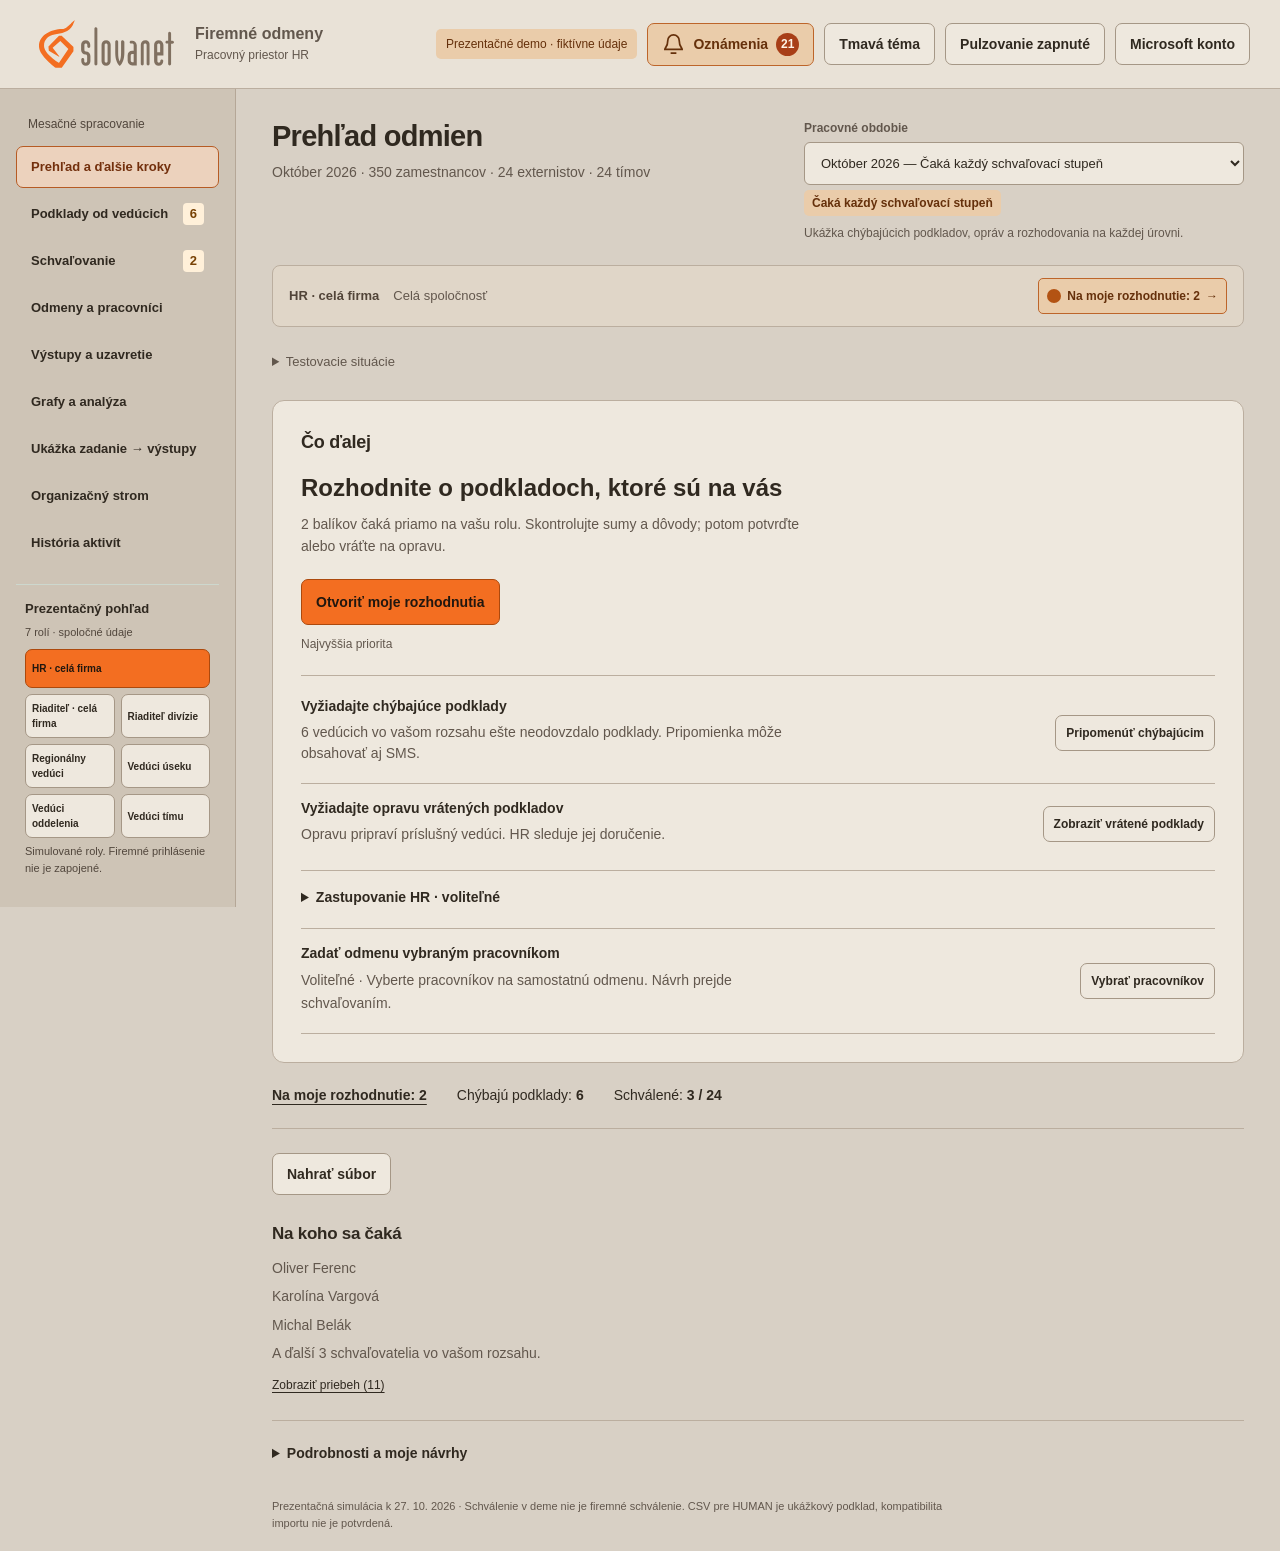
==== work/hr-dashboard-navrh.html @ a76a229a "Compact manual reward rows and use wide-screen approval layout" ====
<!doctype html>
<html lang="sk"><head><meta charset="utf-8"><meta name="viewport" content="width=device-width,initial-scale=1"><title>Odmeny · Riadenie mesačných podkladov</title><link rel="icon" href="data:,"><link rel="stylesheet" href="dashboard.css"><link rel="stylesheet" href="dashboard-team.css"><link rel="stylesheet" href="dashboard-map.css"><link rel="stylesheet" href="dashboard-enterprise.css"><link rel="stylesheet" href="dashboard-review.css"><link rel="stylesheet" href="dashboard-theme.css"><link rel="stylesheet" href="dashboard-atlas.css?v=slovanet-revizia-ready-2710"><link rel="stylesheet" href="dashboard-slovanet.css?v=transparent-logo-2710"><script src="dashboard-team.js?v=hr-one-manual-dialog-2710" defer></script><script src="dashboard-map.js?v=compact-layout-2710" defer></script><script src="enterprise-completed.js" defer></script><script src="dashboard-names.js" defer></script><script src="dashboard-enterprise.js?v=slovanet-revizia-ready-2710" defer></script><script src="dashboard-review.js?v=compact-layout-2710" defer></script><script src="dashboard-analytics.js?v=slovanet-revizia-ready-2710" defer></script><script src="dashboard-atlas.js?v=slovanet-revizia-ready-2710" defer></script><script src="dashboard-staff.js" defer></script><script src="dashboard-personal.js?v=hr-one-manual-dialog-2710" defer></script><script src="dashboard-reward-parameters.js?v=hr-one-manual-dialog-2710" defer></script><script src="dashboard-small-teams.js?v=slovanet-revizia-ready-2710" defer></script><script src="dashboard-people.js?v=draft-visible-2710" defer></script><script src="dashboard-withdraw.js?v=slovanet-revizia-ready-2710" defer></script><script src="dashboard.js?v=hr-one-manual-dialog-2710" defer></script><link rel="stylesheet" href="dashboard-focus.css?v=hr-one-manual-dialog-2710"><link rel="stylesheet" href="dashboard-compact.css?v=compact-layout-2710"></head>
<body><a class="skip" href="#main">Preskočiť na obsah</a><header class="top"><a class="brand" href="hr-dashboard-navrh.html"><span class="brand-logo"><img src="assets/slovanet-logo.svg" alt="Slovanet" width="135" height="48"></span><span class="brand-product">Firemné odmeny<small>Pracovný priestor HR</small></span></a><div class="toptools"><span class="demo-label">Prezentačné demo · fiktívne údaje</span><span id="notification-host"></span><button id="theme-toggle" aria-pressed="false">Tmavá téma</button><button id="motion" aria-pressed="true">Pulzovanie zapnuté</button><button data-action="microsoft-info">Microsoft konto</button></div></header>
<div class="shell"><aside id="sidebar" class="sidebar"><div><p class="nav-title">Mesačné spracovanie</p><nav aria-label="Hlavná navigácia"><button data-view="overview" class="selected">Prehľad a ďalšie kroky</button><button data-view="submissions">Podklady od vedúcich <span id="nav-missing"></span></button><button data-view="approvals">Schvaľovanie <span id="nav-pending"></span></button><button data-view="rewards">Odmeny a pracovníci</button><button data-view="exports">Výstupy a uzavretie</button><button data-view="charts">Grafy a analýza</button><button data-view="simulation">Ukážka zadanie → výstupy</button><button data-view="hierarchy">Organizačný strom</button><button data-view="history">História aktivít</button></nav></div><div class="sidebar-bottom"><div id="role-switch"></div><div class="side-note"><strong>Jeden mesiac. Dva výstupy.</strong><p>Úplné podklady → schválenie → uzavretie → HUMAN a externisti.</p><small>Údaje zostávajú v tomto prehliadači. E-maily sa neposielajú.</small><button id="reset">Obnoviť prezentačné údaje</button></div></div></aside>
<main id="main"><section class="pagehead"><div><h1 id="page-title">Prehľad odmien</h1><p id="page-subtitle"></p></div><div class="period-picker"><label for="period">Pracovné obdobie</label><select id="period" aria-describedby="period-description"></select><span id="period-state"></span><p id="period-description" class="period-description" aria-live="polite"></p></div></section><div id="active-role" class="active-role"></div><section class="presentation"><details class="scenario-options"><summary>Testovacie situácie</summary><label for="scenario">Prezentovať situáciu</label><select id="scenario"><option value="2026-10">Október · chýbajú podklady, čaká každý stupeň</option><option value="2026-09">September · všetko schválené, pripraviť výstupy</option><option value="2026-08">August · uzavretý mesiac a archív</option><option value="2026-11">November · nový mesiac, zber podkladov</option><option value="2026-12">December · živá ukážka od zadania po výstupy</option></select></details><div class="entry-shortcuts"><button id="individual-main" data-action="personal-choose">Samostatná odmena</button><button id="manual-main" class="primary">Zadať sumy ručne</button><button id="upload-main">Nahrať podklady</button></div></section><div id="content"></div><footer>Prezentačná simulácia k 27. 10. 2026 · Schválenie v deme nie je firemné schválenie. CSV pre HUMAN je ukážkový podklad, kompatibilita importu nie je potvrdená.</footer></main></div><dialog id="dialog"><div class="dialog-head"><h2 id="dialog-title"></h2><button id="dialog-close" aria-label="Zavrieť dialóg">Zavrieť</button></div><div id="dialog-content"></div></dialog><div id="toast" role="status" aria-live="polite"></div></body></html>
---- work/dashboard.css ----
:root{font-family:'Segoe UI',sans-serif;color:#23312d;background:#f3f5f2;--green:#175946;--muted:#596760;--edge:#dce3dc}*{box-sizing:border-box}body{margin:0;font-size:14px;line-height:1.5}button,input,select,textarea{font:inherit}button{min-height:42px;padding:9px 14px;border:1px solid #c8d2c9;border-radius:7px;background:#fff;color:#23312d;font-weight:600;cursor:pointer}button:hover{background:#edf3ee}button:disabled{opacity:.5;cursor:not-allowed}button.primary{background:var(--green);border-color:var(--green);color:white}button.primary:hover{background:#104635}button.danger{color:#a32a24}button.small{padding:6px 10px;min-height:36px;font-size:12px}a{color:var(--green)}:focus-visible{outline:3px solid #e89b39;outline-offset:3px}::selection{background:#cde8d8}input,textarea{caret-color:var(--green)}h1,h2,h3,p{margin:0}h1{font-size:29px;line-height:1.2;letter-spacing:-.025em;font-weight:650}h2{font-size:19px;letter-spacing:-.015em}h3{font-size:15px}small{font-size:12px}p{color:var(--muted)}.skip{position:absolute;top:-80px;background:white;padding:12px;z-index:20}.skip:focus{top:0}.top{min-height:82px;background:white;border-bottom:1px solid var(--edge);display:flex;align-items:center;justify-content:space-between;padding:16px 30px;gap:16px}.brand{display:flex;align-items:center;gap:12px;text-decoration:none;font-size:17px;font-weight:650;color:#243d32}.brandmark{font-size:29px;background:#175946;color:#fff;width:44px;height:44px;border-radius:10px;text-align:center}.brand small{display:block;color:var(--muted);font-weight:400;font-size:12px}.toptools{display:flex;align-items:center;gap:10px}.demo-label{font-size:12px;color:#79511d;background:#fff4de;padding:6px 10px;border-radius:5px}.shell{display:grid;grid-template-columns:236px minmax(0,1fr);min-height:calc(100vh - 82px)}.sidebar{background:#edf1eb;border-right:1px solid var(--edge);padding:26px 16px;display:flex;flex-direction:column;justify-content:space-between;gap:50px}.nav-title{font-size:12px;margin:0 12px 13px}nav{display:grid;gap:5px}nav button{text-align:left;border-color:transparent;background:transparent;font-size:13px;display:flex;justify-content:space-between;align-items:center}nav button.selected{background:#fff;border-color:var(--edge);color:var(--green)}nav span:not(:empty){padding:1px 7px;background:#fff0d9;color:#784205;border-radius:4px}.side-note{padding:12px;font-size:13px}.side-note p{margin:9px 0 16px}.side-note small{display:block}.side-note button{margin-top:16px;font-size:12px;background:transparent}main{padding:30px 36px 20px;max-width:1600px;width:100%;min-width:0}.pagehead{display:flex;justify-content:space-between;gap:20px;align-items:center;margin-bottom:23px}.pagehead p{margin-top:8px}.period-picker{display:flex;flex-direction:column;gap:5px;min-width:196px}label{font-size:12px;font-weight:600;color:#4c5d53}select,input,textarea{padding:10px 12px;border:1px solid #bac8bd;border-radius:6px;background:white;color:#23312d;max-width:100%;min-height:43px}.presentation{display:flex;align-items:center;gap:12px;margin-bottom:25px}.presentation select{flex:1;min-width:0}.badge{display:inline-flex;align-items:center;gap:6px;padding:4px 8px;border-radius:5px;font-size:12px;font-weight:600;white-space:nowrap;background:#edf1ee;color:#43564a}.badge.good{background:#e1f0e7;color:#1a5d3d}.badge.warn{background:#fff0d2;color:#794406}.badge.bad{background:#fce4e1;color:#962d27}.beacon{width:9px;height:9px;border-radius:50%;background:#df7520;display:inline-block;flex-shrink:0;animation:beacon 2s ease-in-out infinite}.beacon.red{background:#c73f34}@keyframes beacon{0%,100%{opacity:1;box-shadow:0 0 0 3px #df75202b}50%{opacity:.5;box-shadow:0 0 0 7px #df752008}}body.still .beacon{animation:none}@media(prefers-reduced-motion:reduce){.beacon{animation:none}*{scroll-behavior:auto!important}}.action-banner{display:flex;justify-content:space-between;gap:22px;align-items:center;background:#fff5e3;border:1px solid #e9c482;border-radius:10px;padding:22px 24px;margin-bottom:22px}.action-banner.success{background:#e8f3ec;border-color:#b8d7c2}.action-banner h2{display:flex;gap:12px;align-items:center;font-size:20px}.action-banner p{margin-top:7px;color:#72532d;max-width:78ch}.action-banner.success p{color:#2e6042}.numbers{display:grid;grid-template-columns:repeat(4,1fr);background:white;border:1px solid var(--edge);border-radius:10px;margin-bottom:24px}.stat{padding:20px 24px;border-right:1px solid var(--edge)}.stat:last-child{border:0}.stat span{color:var(--muted);font-size:12px}.stat strong{display:block;font-size:26px;font-weight:600;margin:3px 0;font-variant-numeric:tabular-nums;letter-spacing:-.02em}.stat small{color:var(--muted)}.columns{display:grid;grid-template-columns:1.4fr 1fr;gap:22px;margin-bottom:24px}.panel{background:white;border:1px solid var(--edge);border-radius:10px;padding:22px;min-width:0;margin-bottom:22px}.columns .panel{margin-bottom:0}.sectionhead{display:flex;justify-content:space-between;align-items:center;gap:12px;margin-bottom:17px}.sectionhead p{font-size:12px;margin-top:4px}.steps{list-style:none;padding:0;margin:0}.step{display:grid;grid-template-columns:34px 1fr auto;align-items:center;gap:12px;padding:14px 0;border-bottom:1px solid #e8ece6}.step:last-child{border:0}.step-number{width:29px;height:29px;display:grid;place-items:center;background:#f0f3ed;border-radius:50%;font-weight:600;color:#5a6c5e}.step.current .step-number{background:#fff0d2;color:#794406}.step.done .step-number{background:#dff0e6;color:#1b6540}.step p{font-size:12px;margin-top:3px}.level{display:grid;grid-template-columns:1fr 36px;gap:8px;padding:12px 0;border-bottom:1px solid #e8ece6}.level:last-child{border:0}.level strong{font-size:13px}.level p{font-size:12px}.level-count{font-size:22px;text-align:right;color:#8b4e0a}.table-wrap{overflow:auto}table{width:100%;border-collapse:collapse;white-space:nowrap;font-size:13px}th{text-align:left;color:#617065;font-size:11px;font-weight:600;letter-spacing:.025em;background:#f7f8f5}td,th{padding:12px 13px;border-bottom:1px solid #e5ebe4}td small{display:block;color:var(--muted);margin-top:3px}.money{text-align:right;font-variant-numeric:tabular-nums}tbody tr:last-child td{border-bottom:0}.table-panel{padding:0;overflow:hidden}.table-panel>.sectionhead,.table-panel>.table-tools{padding:20px 22px 0}.table-panel>.sectionhead{margin-bottom:12px}.table-tools{display:flex;gap:10px;align-items:center;flex-wrap:wrap;padding-bottom:15px!important}.table-tools input{min-width:230px}.row-alert{background:#fffbf2}.empty{text-align:center;padding:40px;color:#526657}.bar{display:flex;height:6px;border-radius:4px;overflow:hidden;background:#e9eee7;margin-top:9px}.bar i{background:#33775d}.summaryline{display:flex;justify-content:space-between;gap:16px;font-size:13px;margin:16px 0 4px}.approval-flow{display:flex;align-items:center;gap:6px;margin:15px 0;flex-wrap:wrap}.approval-flow span{padding:6px 10px;font-size:12px;border-radius:5px;background:#f1f3ee}.approval-flow .done{background:#e4f1e9;color:#285b3e}.approval-flow .active{background:#fff0d2;color:#794406;border:1px solid #e8c178}.approval-flow .arrow{padding:0;background:transparent;color:#7a877f}.detail-row{display:flex;justify-content:space-between;gap:12px;margin:12px 0}.muted{color:var(--muted)}.buttonrow{display:flex;gap:10px;align-items:center;flex-wrap:wrap;margin-top:16px}.notice{padding:14px 16px;background:#f2f5ef;border-radius:7px;margin:15px 0;color:#475c4d;font-size:13px}.notice.error{background:#fce9e6;color:#932d25}.notice.good{background:#e5f3e9;color:#275d3b}.export-grid{display:grid;grid-template-columns:1fr 1fr;gap:22px}.export-box{background:white;padding:25px;border:1px solid var(--edge);border-radius:10px}.export-box strong.total{display:block;font-size:29px;margin:18px 0 0;font-variant-numeric:tabular-nums}.export-box h2{font-size:20px}.checklist{padding-left:20px;color:#49604f;line-height:2}.checklist .fail{color:#a13b2e}footer{font-size:11px;color:#56655a;margin-top:28px;max-width:110ch}dialog{border:0;border-radius:12px;padding:26px;width:min(820px,94vw);max-height:90vh;box-shadow:0 20px 70px #14291d38;color:#23312d}dialog::backdrop{background:#182c2566}.dialog-head{display:flex;justify-content:space-between;gap:12px;align-items:center;margin-bottom:20px}.dialog-head h2{font-size:21px}.formgrid{display:grid;grid-template-columns:1fr 1fr;gap:15px;margin:15px 0}.formgrid label{display:flex;flex-direction:column;gap:5px}.full{grid-column:1/-1}.dropzone{border:2px dashed #a9bdb0;padding:22px;border-radius:9px;background:#f7faf6}.dropzone input{width:100%;margin-top:12px;background:white}.dropzone small{display:block;margin-top:8px}.history-item{padding:14px 0;border-bottom:1px solid var(--edge);font-size:13px}.history-item small{display:block;color:var(--muted)}#toast{position:fixed;bottom:24px;right:24px;max-width:440px;background:#163f30;color:white;border-radius:9px;padding:0;z-index:100;box-shadow:0 8px 28px #102d2420}#toast:not(:empty){padding:15px 20px}#toast.error{background:#9d3027}.help-list li{margin:12px 0}body.still #motion{background:#edf2ed}@media(max-width:1150px){.shell{grid-template-columns:198px minmax(0,1fr)}main{padding:25px 22px}.top{padding:16px 20px}.demo-label{display:none}.columns{grid-template-columns:1fr}.stat{padding:16px}.stat strong{font-size:23px}.presentation{flex-wrap:wrap}.presentation label{width:100%}}@media(max-width:760px){.top{padding:14px 16px;flex-wrap:wrap}.toptools{flex-wrap:wrap;width:100%}.toptools button{font-size:12px;flex:1}.shell{display:block}.sidebar{padding:10px 12px;display:block;border-right:0;border-bottom:1px solid var(--edge)}.nav-title,.side-note{display:none}nav{display:flex;overflow:auto;gap:5px}nav button{white-space:nowrap;min-height:44px}.pagehead{align-items:flex-start;flex-direction:column}.period-picker{width:100%}h1{font-size:25px}main{padding:22px 15px}.numbers{grid-template-columns:1fr 1fr}.stat:nth-child(2){border-right:0}.stat:nth-child(-n+2){border-bottom:1px solid var(--edge)}.action-banner{align-items:flex-start;flex-direction:column;padding:19px}.action-banner h2{font-size:18px}.step{grid-template-columns:29px 1fr}.step button{grid-column:2;justify-self:start}.export-grid,.formgrid{grid-template-columns:1fr}.full{grid-column:auto}.presentation select{width:100%;flex:auto}.presentation button{width:100%}.panel{padding:18px}.sectionhead{align-items:flex-start;flex-wrap:wrap}.table-tools input{min-width:0;width:100%}#toast{left:15px;right:15px;bottom:15px}.table-panel{padding:0}}

.action-banner:not(.success){animation:attention 2s ease-in-out infinite}.beacon{width:11px;height:11px}.beacon.red{box-shadow:0 0 0 4px #c73f3425}@keyframes attention{0%,100%{border-color:#d69638;box-shadow:0 3px 15px #cc8c2310}50%{border-color:#f1ad35;box-shadow:0 3px 18px #cc8c2333}}body.still .action-banner{animation:none}@media(prefers-reduced-motion:reduce){.action-banner:not(.success){animation:none}}
---- work/dashboard-team.css ----
.sidebar{position:sticky;top:0;height:calc(100vh - 82px);overflow:auto;gap:20px}.sidebar-bottom{margin-top:auto}#role-switch{padding:14px 9px;border-top:1px solid #cdd8ce}#role-switch h3{font-size:13px}#role-switch p,#role-switch small{font-size:11px;color:#526358;display:block;margin:5px 0 9px}#role-switch label{display:block;margin-top:10px}#role-switch select{width:100%;font-size:12px;padding:8px}.role-buttons{display:grid;gap:6px}.role-buttons button{display:flex;align-items:center;justify-content:space-between;text-align:left;font-size:12px;padding:8px 10px}.role-buttons button.active{color:#fff;background:#175946;border-color:#175946}.side-note{font-size:12px}.side-note strong,.side-note>p{display:none}.active-role{display:flex;align-items:center;gap:14px;padding:12px 16px;background:#e8f0e9;border:1px solid #cbdccf;border-radius:8px;margin-bottom:17px;font-size:13px}.active-role>span:nth-child(2){color:#4c6253}.active-role>.badge{margin-left:auto}.scope-batch{display:flex;justify-content:space-between;align-items:center;gap:16px;border-bottom:1px solid #e1e8df;padding:18px 0;flex-wrap:wrap}.scope-batch:last-child{border:0}.scope-batch p{font-size:12px;margin-top:4px}.scope-batch .buttonrow{margin:0}.chart-grid{display:grid;grid-template-columns:1fr 1fr;gap:22px}.chart-grid .panel{margin:0}.chart-grid h2+p{font-size:12px;margin:5px 0 18px}.legend{display:flex;gap:16px;align-items:center;flex-wrap:wrap;font-size:12px;margin:14px 0;color:#526358}.legend>span{display:inline-flex;align-items:center;gap:6px}.key{display:inline-block;width:12px;height:12px;border-radius:2px}.approved{background:#33775d}.pending{background:#d89935}.external{background:#5279aa}.problem{background:#bd5b50}.chart-row{margin:17px 0}.chart-label{display:flex;justify-content:space-between;align-items:center;gap:15px;font-size:12px;margin-bottom:7px}.chart-label strong{font-variant-numeric:tabular-nums;white-space:nowrap}.stack{display:flex;overflow:hidden;border-radius:3px;background:#ecf0e9;height:13px;width:100%}.stack i{display:block;height:100%;min-width:0}.chart-row small{display:block;color:#596b5e;margin-top:5px;font-size:11px}.composition{padding:20px 0;border-bottom:1px solid #e2e9df}.composition>strong{font-size:13px}.composition>span{display:block;font-size:25px;margin:8px 0;font-variant-numeric:tabular-nums}.composition small{display:block;margin-top:8px;color:#526358}.chart-grid details{margin-top:20px;font-size:12px}.chart-grid summary{cursor:pointer;color:#175946}.org-tree,.org-tree ul{list-style:none;padding:0;margin:0}.org-tree ul{padding-left:25px;margin-left:18px;border-left:1px solid #c7d6c9}.org-tree li{margin:12px 0;position:relative}.org-node{border:1px solid #dce5da;background:#fff;border-radius:8px;padding:13px 16px}.org-node>summary{cursor:pointer;display:flex;align-items:center;gap:12px;flex-wrap:wrap}.org-node>summary:before{content:'+';font-weight:600;display:inline-block;color:#52725c}.org-node[open]>summary:before{content:'−'}.org-label{flex:1;min-width:150px}.org-label strong{display:block;font-size:13px}.org-label small{display:block;color:#5d6c60;font-size:11px}.org-actions{display:flex;gap:8px;flex-wrap:wrap;margin-top:10px}.org-tree .org-node>div:first-child{display:flex;align-items:center;gap:12px;flex-wrap:wrap}.org-tree .badge{white-space:normal}.org-tree details .org-actions:empty{display:none}.org-tree>li>.org-node{background:#f8faf5}.org-tree .org-node .org-node{background:#fff}.org-tree details:not([open])>.org-actions{display:none}.org-tree summary::marker{content:''}[hidden]{display:none!important}@media(max-width:1150px){.chart-grid{grid-template-columns:1fr}.toptools{flex-wrap:wrap}}@media(max-width:760px){.sidebar{position:static;height:auto;overflow:visible}.sidebar-bottom{margin:10px 0 0}#role-switch{padding:9px 3px;border-top:1px solid #d2ded1}.role-buttons{grid-template-columns:1fr 1fr}.role-buttons button{min-height:44px}#role-switch>p,#role-switch>small{display:none}.active-role{flex-wrap:wrap;gap:6px 12px}.active-role>.badge{margin-left:0}.org-tree ul{padding-left:8px;margin-left:5px}.org-node{padding:12px 9px}.org-label{min-width:0;overflow-wrap:anywhere}.org-node>summary{align-items:flex-start}.org-node .badge{font-size:10px}.scope-batch{align-items:flex-start}.chart-grid{gap:16px}.chart-label{flex-wrap:wrap;gap:4px}.side-note{display:none}}
---- work/dashboard-map.css ----
.map-panel{background:#fff;border:1px solid #d4dfd4;border-radius:12px;overflow:hidden}.map-heading{padding:20px 22px;display:flex;justify-content:space-between;gap:14px;align-items:center}.map-heading p{font-size:12px;margin-top:4px}.map-toolbar{display:flex;align-items:end;gap:10px;flex-wrap:wrap;padding:13px 18px;background:#f6f8f3;border-top:1px solid #e0e7dc;border-bottom:1px solid #d6e1d2}.map-toolbar>label:first-child{display:grid;gap:3px;min-width:170px;max-width:270px}.map-toolbar select{font-size:12px;max-width:270px}.check-control{display:flex;align-items:center;gap:7px;min-height:42px}.check-control input{min-height:18px;width:18px;height:18px;accent-color:#175946}.map-zoom{display:flex;align-items:center;gap:6px;margin-left:auto}.map-zoom button{font-size:12px}.map-zoom output{min-width:50px;text-align:center;font-variant-numeric:tabular-nums;font-size:12px}.map-workspace{display:grid;grid-template-columns:minmax(0,1fr) 245px;min-height:650px}#map-viewport{position:relative;overflow:hidden;min-width:0;height:650px;background-color:#f3f6f1;background-image:radial-gradient(#bccbbc 1px,transparent 1px);background-size:20px 20px;touch-action:none;cursor:grab;isolation:isolate}#map-viewport.dragging{cursor:grabbing;user-select:none}#map-world{position:absolute;left:0;top:0;transform-origin:0 0;will-change:transform}.map-links{position:absolute;inset:0;overflow:visible;pointer-events:none}.map-edge{fill:none;stroke-width:2;stroke-linejoin:round}.map-edge.own{stroke-width:3}.map-edge.selected{stroke-width:4}.map-node{position:absolute;width:240px;height:128px;text-align:left;display:flex;flex-direction:column;padding:12px 14px;border:1px solid #b9c7b9;border-radius:10px;border-top:4px solid var(--branch);background:white;box-shadow:0 4px 10px #23392d0b;cursor:pointer;white-space:normal;transition:border-color .15s}.map-node:hover{background:#f8fcf7;border-color:var(--branch)}.map-node.mine{background:#f0f9ef;border-color:#84ac8a;border-top-color:var(--branch)}.map-node.on-path{background:#e4f1e6;border-color:#557e61}.map-node.selected{outline:3px solid #1c5c45;outline-offset:3px;box-shadow:0 5px 14px #1a442020}.node-kind{font-size:10px;text-transform:uppercase;letter-spacing:.045em;color:#4f6556}.map-node strong{font-size:14px;line-height:1.3;margin:5px 0 3px;max-height:37px;overflow:hidden}.node-leader{font-size:11px;color:#4c6152;overflow:hidden;text-overflow:ellipsis;white-space:nowrap}.map-node-state{display:flex;align-items:center;gap:6px;margin-top:auto;font-size:10px;font-weight:600;padding-top:6px;color:#506454}.map-node-state i{width:8px;height:8px;border-radius:50%;background:#768a7c;flex-shrink:0}.map-node-state.bad{color:#9e3027}.map-node-state.bad i{background:#ce4d3d}.map-node-state.warn{color:#835009}.map-node-state.warn i{background:#d59124}.map-node-state.good{color:#245b3d}.map-node-state.good i{background:#347e50}.map-hint{position:absolute;bottom:12px;left:12px;padding:7px 10px;border:1px solid #d7e0d3;background:#ffffffec;border-radius:6px;font-size:10px;color:#4d6253;pointer-events:none}#map-inspector{padding:20px 16px;border-left:1px solid #d6e1d2;background:#fcfdf9;overflow:auto;max-height:650px}#map-inspector h3{font-size:12px;color:#526959;margin-bottom:10px}.inspector-name{font-size:18px;line-height:1.25;display:block;overflow-wrap:anywhere}#map-inspector>p{font-size:12px;margin:7px 0 12px}#map-inspector>.badge{white-space:normal;font-size:11px}.inspector-path{margin-top:20px;display:grid;gap:5px}.inspector-path small{color:#566b5c;margin-bottom:5px}.inspector-path button{border:0;background:transparent;text-align:left;min-height:30px;font-size:11px;padding:5px 7px;color:#4c6754;white-space:normal}.inspector-path button.current{background:#e5efe2;color:#174f36}.inspector-buttons{display:grid;gap:8px}.inspector-buttons button{font-size:11px;white-space:normal}.map-legend{display:flex;align-items:center;gap:14px;flex-wrap:wrap;padding:13px 20px;border-top:1px solid #d9e2d6;font-size:11px;color:#526858}.map-legend>span{display:inline-flex;align-items:center;gap:5px}.branch-line{width:22px;height:3px;background:#164e3d}.branch-box{width:15px;height:15px;background:#e6f3e2;border:2px solid #74a57c}.readonly{background:#eff1f6!important;color:#526078!important}.sr-only{position:absolute;width:1px;height:1px;margin:-1px;padding:0;overflow:hidden;clip:rect(0,0,0,0);white-space:nowrap;border:0}.manual-grid{margin-top:20px}.manual-grid-head,.manual-row{display:grid;grid-template-columns:1.1fr 130px 1.5fr;gap:14px;align-items:center}.manual-grid-head{font-size:11px;color:#5b6e60;padding:9px 0;border-bottom:1px solid #dbe5d7}.manual-row{padding:13px 0;border-bottom:1px solid #e1e9dc}.manual-row strong{font-size:13px}.manual-row small{display:block;color:#607565;font-size:11px;margin-top:3px}.manual-row label,.manual-row input,.manual-row textarea{width:100%;min-width:0}.manual-row input{font-size:16px;font-variant-numeric:tabular-nums}.manual-row textarea{font-size:12px}.manual-summary{display:flex;justify-content:space-between;align-items:center;padding:18px 0}.manual-summary strong{font-size:24px;font-variant-numeric:tabular-nums}.notification-bell{display:flex;align-items:center;gap:8px;position:relative}.notification-bell svg{width:23px;height:23px}.notification-bell strong{display:grid;place-items:center;min-width:23px;height:23px;border-radius:50%;background:#e7eee4;color:#345b43;font-size:12px}.notification-bell.has-alerts{background:#fff1d6;border-color:#d78e2b;color:#7c4406;animation:notice-flare 2.3s ease-in-out infinite}.notification-bell.has-alerts strong{background:#ac3828;color:#fff}.notification-list{display:grid;gap:9px;margin:18px 0 24px}.notification-item{display:flex;text-align:left;gap:13px;align-items:center;width:100%;padding:15px;background:#fffaf0;border-color:#e7ce9d}.notification-item.bad{background:#fff3ee;border-color:#e4b7a8}.notification-item>span:nth-child(2){flex:1}.notification-item small{display:block;color:#695c4a;font-weight:400;margin-top:4px;white-space:normal}.notification-dot{width:12px;height:12px;background:#cf7722;border-radius:50%;flex-shrink:0;animation:strong-beacon 2.3s ease-in-out infinite}.notification-item.bad .notification-dot{background:#bb4031}.beacon{width:14px!important;height:14px!important;animation:strong-beacon 2.3s ease-in-out infinite!important}.action-banner:not(.success){border-width:2px;animation:notice-flare 2.3s ease-in-out infinite!important}@keyframes strong-beacon{0%,100%{opacity:1;box-shadow:0 0 0 3px #df8a2838,0 0 12px #dc8e2244}50%{opacity:.72;box-shadow:0 0 0 8px #df8a2820,0 0 20px #dc8e2270}}@keyframes notice-flare{0%,100%{border-color:#c88b32;box-shadow:0 3px 10px #d18a2520}50%{border-color:#eaa426;box-shadow:0 3px 24px #d18a2560;background-color:#fff0ce}}body.still .beacon,body.still .notification-bell,body.still .notification-dot,body.still .action-banner{animation:none!important}@media(prefers-reduced-motion:reduce){.beacon,.notification-bell,.notification-dot,.action-banner{animation:none!important}}@media(max-width:1200px){.map-workspace{grid-template-columns:minmax(0,1fr) 210px}#map-inspector{padding:17px 12px}.map-zoom{margin-left:0}.toptools{gap:7px}.notification-bell>span{display:none}}@media(max-width:760px){.map-workspace{grid-template-columns:1fr}.map-heading{flex-wrap:wrap;padding:17px}.map-toolbar{padding:12px;gap:8px}.map-toolbar>label:first-child{max-width:none;width:100%}.map-toolbar select{max-width:none}.map-zoom{width:100%;justify-content:space-between}.map-zoom button{padding:8px}.map-workspace,#map-viewport{min-height:480px;height:auto}#map-viewport{height:500px}#map-inspector{max-height:none;border-left:0;border-top:1px solid #d6e1d2}.inspector-buttons{grid-template-columns:1fr 1fr}.map-hint{font-size:9px;right:10px;left:10px}.manual-grid-head{display:none}.manual-row{grid-template-columns:1fr 115px}.manual-row>label:last-child{grid-column:1/-1}.manual-row input{font-size:16px}.notification-bell{flex:0!important}.toptools .notification-bell>span{display:none}}

.map-node.mine .map-node-state.bad i,.map-node.mine .map-node-state.warn i{animation:strong-beacon 2.3s ease-in-out infinite}body.still .map-node-state i{animation:none!important}@media(prefers-reduced-motion:reduce){.map-node-state i{animation:none!important}}
---- work/dashboard-enterprise.css ----
.enterprise-roles{grid-template-columns:1fr 1fr}.enterprise-roles button{font-size:10px;min-height:39px;padding:6px}.enterprise-roles button:first-child{grid-column:1/-1}.decision-link{cursor:pointer;border:1px solid #d8bd88;min-height:36px;margin-left:auto;font-size:12px}.decision-link:hover{background:#ffe6aa!important}.enterprise-map #map-viewport{background-image:none;background-color:#f4f7f3}.enterprise-map.edit-grid #map-viewport{background-image:radial-gradient(#bdcdbc 1px,transparent 1px);background-size:20px 20px}.enterprise-map .map-heading>.buttonrow{margin:0}.enterprise-map .map-toolbar{gap:8px;align-items:end}.enterprise-map .map-toolbar>label{font-size:11px}.enterprise-map .map-toolbar select{font-size:11px;padding:9px 7px}.enterprise-map .map-toolbar button{font-size:11px;padding:9px 10px}.enterprise-map .map-toolbar>label:first-child{max-width:230px;min-width:150px}.enterprise-breadcrumb{display:flex;align-items:center;gap:4px;flex-wrap:wrap;padding:9px 20px;background:#fbfcf8;border-top:1px solid #e1e8de}.enterprise-breadcrumb button{border:0;background:transparent;min-height:29px;padding:4px 7px;font-size:11px;color:#356049}.enterprise-breadcrumb span{color:#9bad9b}.enterprise-node{border-top-width:2px}.enterprise-node strong{font-size:15px}.enterprise-node .node-kind{display:flex;justify-content:space-between;width:100%}.node-drill{font-size:16px;color:#236a49}.enterprise-node .node-leader{font-size:10px;letter-spacing:-.01em}.enterprise-node:hover{border-color:#216347;box-shadow:0 5px 16px #153f2525}.enterprise-map.is-expanded{position:fixed;inset:0;z-index:1100;border-radius:0;display:flex;flex-direction:column;width:100vw;height:100dvh;max-height:100dvh;border:0}.enterprise-map.is-expanded .map-workspace{flex:1;min-height:0}.enterprise-map.is-expanded #map-viewport{height:100%;min-height:0}.enterprise-map.is-expanded #map-inspector{max-height:none;min-height:0}.enterprise-map.is-expanded .map-heading{padding:13px 20px}.enterprise-map.is-expanded .map-heading h2{font-size:19px}.enterprise-map.is-expanded .map-heading p{font-size:11px}.map-expanded{overflow:hidden}.map-expanded #toast{z-index:1400}.map-expanded #dialog{z-index:1500}.enterprise-map.is-expanded .map-legend{padding:9px 18px}.enterprise-map .map-legend small{margin-left:auto;font-size:10px}.recurring-control{display:flex!important;align-items:center;gap:7px;font-weight:400;font-size:11px;color:#4b6554;margin-top:7px;line-height:1.35}.recurring-control input{width:16px!important;height:16px;min-height:16px;accent-color:#175946}.manual-reason-cell label{display:block}.manual-reason-cell .recurring-control{display:flex}.manual-row textarea:disabled{background:#edf3e9;color:#46654c;border-color:#c8d7c2}.manual-summary{position:sticky;bottom:0;background:#fff;border-top:1px solid #d4e0d0;z-index:1}.manual-grid-head{position:sticky;top:0;background:#fff;z-index:1}.pie-grid{margin-bottom:22px}.pie-content{display:flex;align-items:center;gap:20px;margin-top:20px}.pie-content svg{width:190px;height:190px;flex-shrink:0}.pie-values{flex:1;min-width:0}.pie-values>div{display:flex;gap:8px;align-items:center;padding:12px 0;border-bottom:1px solid #e3eadf;font-size:12px}.pie-values i{width:11px;height:11px;border-radius:2px;flex-shrink:0}.pie-values span{flex:1}.pie-values small{display:block;color:#60725f}.pie-values strong{white-space:nowrap;font-variant-numeric:tabular-nums}.workflow-steps{padding:0;list-style:none;display:grid;grid-template-columns:repeat(5,1fr);gap:10px;margin:20px 0}.workflow-steps li{padding:12px;border:1px solid #d9e3d3;background:#f8faf5;border-radius:7px;font-size:12px;display:flex;flex-direction:column;gap:6px}.workflow-steps li>span{width:24px;height:24px;display:grid;place-items:center;border-radius:50%;background:#e6ede0;font-weight:600}.workflow-steps .done{border-color:#bad3bd;color:#2b5e3d;background:#eff6ed}.workflow-steps .current{background:#fff1d6;border-color:#d1a65e}.workflow-log{margin-top:20px;font-size:12px}.workflow-log p{padding:8px 0;border-bottom:1px solid #e4ebdf}.workflow-log small{display:block;color:#6a7c69}.simulation-shortcut{margin-bottom:18px}.manual-search{margin-top:15px;display:block;width:100%}@media(max-width:1100px){.pie-content{flex-direction:column;align-items:stretch}.pie-content svg{align-self:center}.workflow-steps{grid-template-columns:repeat(3,1fr)}}@media(max-width:760px){.enterprise-roles{grid-template-columns:repeat(2,1fr)}.enterprise-map .map-toolbar>label:first-child{max-width:none}.enterprise-map .map-toolbar label{flex:1;min-width:130px}.enterprise-map .map-toolbar .check-control{min-width:110px}.enterprise-map.is-expanded .map-heading{padding:9px 12px}.enterprise-map.is-expanded .map-heading p{display:none}.enterprise-map.is-expanded .map-workspace{display:block;overflow:auto}.enterprise-map.is-expanded #map-viewport{height:calc(100dvh - 290px);min-height:250px}.enterprise-map.is-expanded #map-inspector{max-height:240px;overflow:auto}.enterprise-map.is-expanded .map-legend{display:none}.enterprise-map.is-expanded .map-toolbar{padding:8px}.enterprise-breadcrumb{padding:6px 10px}.decision-link{margin-left:0}.manual-row>.manual-reason-cell{grid-column:1/-1}.workflow-steps{grid-template-columns:1fr 1fr}.pie-content{flex-direction:row;gap:12px}.pie-content svg{width:120px;height:120px}.pie-values>div{font-size:10px;flex-wrap:wrap}.pie-values strong{width:100%;padding-left:18px}.pie-grid h2{font-size:17px}.enterprise-map .map-heading .buttonrow{flex-wrap:wrap}}

.enterprise-map .enterprise-node.mine{background:color-mix(in srgb,var(--branch) 6%,white)}.enterprise-map .enterprise-node.on-path{background:color-mix(in srgb,var(--branch) 12%,white)}.enterprise-node .node-leader{white-space:normal;line-height:1.2;max-height:25px}
---- work/dashboard-review.css ----
.review-map .map-heading{align-items:center}.review-map .map-heading p{font-size:12px}.review-message{padding:11px 20px;background:#f4f1e9;border-top:1px solid #e3dbc7;font-size:12px;color:#66502b;display:flex;align-items:center;gap:12px;flex-wrap:wrap}.editing-message{background:#e4f2e3;color:#245c35;border-color:#accda9}.editing-active{background:#246f3c!important;color:#fff!important;border-color:#246f3c!important}.review-own-trail{display:flex;align-items:center;gap:10px;flex-wrap:wrap;background:#fff1d0;border-top:1px solid #e4bc6d;border-bottom:1px solid #e4bc6d;padding:10px 18px;color:#714300;font-size:11px}.review-own-trail>strong{font-size:10px;letter-spacing:.05em;color:#754200;white-space:nowrap}.review-own-trail select{font-size:11px;padding:6px 8px;min-height:32px;max-width:175px;border-color:#d2ac61;background:#fffaf0}.review-own-trail>span{flex:1;min-width:240px;line-height:1.5;font-weight:600}.review-map .map-toolbar{gap:8px}.review-map .map-toolbar label{display:grid;gap:3px;min-width:110px;max-width:225px}.review-map .map-toolbar select,.review-map .map-toolbar input{font-size:11px;min-height:39px;padding:8px;max-width:100%}.review-map .map-toolbar input{width:170px}.review-map .map-zoom{margin-left:auto}.review-map .map-workspace{grid-template-columns:minmax(0,1fr) 280px}.review-map #map-viewport{background:#f3f6f1;background-image:none}.review-map.edit-grid #map-viewport{background-image:none!important}.review-map .review-node{border-top:2px solid var(--branch);background:white;box-shadow:none}.review-map .review-node:hover{border-color:#215b43;background:#f0f6ed}.review-map .review-node .node-kind{font-size:10px}.review-map .review-node strong{font-size:14px;line-height:1.2}.review-map .person-node{padding:6px 10px;min-height:0;border-top-width:1px;border-radius:6px;overflow:hidden}.review-map .person-node .node-kind{font-size:8px;line-height:10px}.review-map .person-node strong{font-size:12px;line-height:15px;margin:2px 0;white-space:nowrap;text-overflow:ellipsis;overflow:hidden;display:block;width:100%}.review-map .person-node .map-node-state{font-size:8px;line-height:10px;padding-top:0;margin-top:0;white-space:nowrap}.review-map .person-node .map-node-state i{width:5px;height:5px}.review-map .review-node.my-people{background:#fff9e9;border-color:#d9b473}.review-map .review-node.route-node{background:#ffe8b0;border-color:#ab5900;border-top-color:#ab5900}.review-map .review-node.route-node .node-kind{color:#884600;font-weight:750;letter-spacing:.025em}.review-map .review-node.selected{outline-color:#1c6348}.review-map .map-edge{stroke-width:1.4;opacity:.55}.review-map .person-link{stroke-width:1;opacity:.22}.review-map .my-route-edge{stroke:#b96100!important;stroke-width:4;opacity:1;vector-effect:non-scaling-stroke;stroke-linecap:round}.review-map .route-underlay{fill:none;stroke:#fff8df;stroke-width:7;vector-effect:non-scaling-stroke;stroke-linejoin:round}.review-map .my-route-outline{fill:none;stroke:#bd6800;stroke-width:2.4;vector-effect:non-scaling-stroke;pointer-events:none}.review-map .own-route-legend{font-weight:700;color:#885000;background:#fff0cb;padding:4px 8px;border-radius:4px}.review-map #map-inspector{max-width:280px;max-height:650px;padding:17px 14px}.review-map.is-expanded #map-inspector{max-height:none}.editor-box{margin-top:20px;border-top:1px solid #cbdcc3;padding-top:18px;display:grid;gap:11px}.editor-box>p{font-size:11px}.editor-box>h3{margin:4px 0!important;font-size:12px!important;color:#315e38!important}.editor-box>label{display:grid;gap:5px;font-size:11px}.editor-box select{max-width:100%;font-size:11px;width:100%;padding:8px}.editor-box>button{font-size:12px;width:100%}.draft-list{display:grid;gap:9px;max-height:230px;overflow:auto}.draft-card{border:1px solid #c7ad72;border-radius:7px;padding:11px;background:#fff5da;cursor:grab}.draft-card strong{font-size:12px;display:block}.draft-card small{font-size:10px;color:#725b2c;display:block;margin:4px 0 8px}.draft-card button{font-size:10px;min-height:28px;padding:4px 7px}.drop-target-list{display:grid;gap:6px;max-height:230px;overflow:auto;padding:2px}.drop-team{padding:9px 10px;border:1px dashed #9db896;border-radius:6px;background:#f1f7ee;font-size:11px}.drop-team strong{display:block}.drop-team small{font-size:9px;color:#587051;display:block;margin-top:3px}.org-draggable[draggable=true]{cursor:grab!important}.org-draggable[draggable=true]:active{cursor:grabbing!important}.review-map .drop-valid{border:2px solid #318750!important;background:#e2f5e0!important}.review-map .drop-invalid{opacity:.32}.review-map .drop-hover{outline:4px solid #278546!important;outline-offset:3px;background:#c9efc7!important}.review-map.drag-in-progress .map-hint{background:#dcf3d8;border-color:#7ca371;color:#28552b;font-weight:600}.review-map .map-links{pointer-events:none}.review-map.is-expanded .review-own-trail{padding:7px 16px}.review-map.is-expanded .map-workspace{min-height:0}.review-map.is-expanded #map-viewport{height:100%;min-height:0}.review-map .map-node-state i{animation:none!important}.review-map .map-legend{gap:10px;font-size:10px}.review-map #map-world{will-change:transform}@media(max-width:1150px){.review-map .map-workspace{grid-template-columns:minmax(0,1fr) 230px}.review-map #map-inspector{max-width:230px}.review-map .map-toolbar label{max-width:210px}.review-map .map-zoom{margin-left:0}}@media(max-width:760px){.review-map .map-workspace{grid-template-columns:1fr}.review-map #map-inspector{max-width:none;max-height:none}.review-map .map-toolbar label{max-width:none;min-width:0;flex:1 1 130px}.review-map .map-toolbar input{width:100%}.review-map .map-toolbar .map-zoom{width:100%}.review-own-trail>span{min-width:200px;font-size:10px}.review-own-trail{padding:10px 12px}.review-map.is-expanded #map-viewport{height:calc(100dvh - 340px);min-height:250px}.review-map.is-expanded #map-inspector{max-height:300px}.review-map .map-heading p{font-size:11px}.review-map .review-message{padding:10px 12px}.drop-target-list{grid-template-columns:1fr 1fr;max-height:260px}.editor-box>h3{margin-top:10px!important}.editor-box .inspector-buttons{grid-template-columns:1fr 1fr}.review-map .map-heading .buttonrow{gap:7px}}

.review-map .drop-before{border-top:6px solid #17663b!important}.review-map .drop-after{border-bottom:6px solid #17663b!important}.reminder-sms{display:flex;align-items:center;gap:9px;margin:16px 0;font-weight:600}.reminder-sms input{width:19px;height:19px;accent-color:#256b47}
.map-readable-card{position:absolute;bottom:48px;left:14px;z-index:12;max-width:min(330px,calc(100% - 28px));padding:12px 15px;background:#edf2e7;border:1px solid #607e68;border-radius:8px;color:#20372b;pointer-events:none;box-shadow:0 5px 18px #10271d26;font-size:13px}.map-readable-card strong{display:block;font-size:15px}.map-readable-card span,.map-readable-card small{display:block;margin-top:4px;line-height:1.4}.review-map .map-edge{stroke-linecap:round}.review-map .node-leader{max-height:none;white-space:normal;flex-shrink:0}
[data-theme=dark] .map-readable-card{background:#263d30;border-color:#9bbc9c;color:#f1faef}
---- work/dashboard-theme.css ----
:root{color-scheme:light}.personal-picker{display:grid;gap:4px;max-height:380px;overflow:auto;margin:16px 0}.personal-option{display:flex;align-items:center;gap:12px;padding:10px;border:1px solid var(--edge);border-radius:6px;cursor:pointer}.personal-option[hidden]{display:none}.personal-option input{width:19px;min-height:19px;accent-color:var(--green)}.personal-option small{display:block;color:var(--muted)}.personal-form-rows{display:grid;gap:18px}.personal-entry{padding:16px 0;border-bottom:1px solid var(--edge)}.personal-entry>label:not(.recurring-control){display:grid;gap:5px;margin:12px 0}.personal-entry>p{font-size:12px}.personal-entry input{max-width:260px}.personal-entry textarea{width:100%}
:root[data-theme=dark]{color-scheme:dark;background:#111b19;color:#e5eee8;--green:#79cda9;--muted:#bac9c0;--edge:#3c5048}
[data-theme=dark] body{background:#111b19;color:#e5eee8}
[data-theme=dark] :is(.top,.panel,.numbers,.export-box,dialog,.map-panel,.map-toolbar,.map-legend,.map-heading,#map-inspector){background:#1b2924;color:#e5eee8;border-color:var(--edge)}
[data-theme=dark] :is(button,input,select,textarea){background:#23372f;color:#edf5ef;border-color:#5b7468}
[data-theme=dark] button:hover{background:#324c40}
[data-theme=dark] button.primary{background:#2c7456;color:#fff;border-color:#47916f}
[data-theme=dark] button.primary:hover{background:#358365}
[data-theme=dark] :is(.brand,label,th,.checklist,footer,.muted,.node-leader,.inspector-path small){color:#bacfc1}
[data-theme=dark] :is(p,small,.stat span,.stat small,td small){color:var(--muted)}
[data-theme=dark] :is(.sidebar,.active-role,.presentation,.table-tools,th,.notice,.dropzone,.approval-flow span,.step-number){background:#1b2d25;color:#c6dbce;border-color:var(--edge)}
[data-theme=dark] :is(nav button.selected,.role-buttons button.active){background:#315c46;color:#f3fff6;border-color:#6da986}
[data-theme=dark] :is(.review-map #map-viewport,.review-map.edit-grid #map-viewport){background:#12231b!important;background-image:none!important}
[data-theme=dark] .review-map .review-node{background:#24392e;color:#edf4ee;border-color:#628774;border-top-color:var(--branch)}
[data-theme=dark] .review-map .review-node:hover{background:#344f3f}
[data-theme=dark] .review-map .review-node.my-people{background:#3a3522;border-color:#9c8654}
[data-theme=dark] .review-map .review-node.route-node{background:#60431a;border-color:#e6b85c;color:#fff2d2}
[data-theme=dark] .review-map .review-node.route-node .node-kind{color:#ffdf9a}
[data-theme=dark] :is(.review-own-trail,.review-message,.demo-label,.badge.warn,.decision-link.warn,.approval-flow .active,.action-banner){background:#49391f;color:#ffe0a1;border-color:#9c7942}
[data-theme=dark] :is(.review-own-trail select,.review-own-trail>strong,.review-own-trail>span,.action-banner p,.level-count){color:#ffe0a1}
[data-theme=dark] :is(.badge.bad,.notice.error){background:#572d2b;color:#ffcdc4}
[data-theme=dark] :is(.badge.good,.notice.good,.action-banner.success,.approval-flow .done,.editing-message,.drop-team){background:#234c35;color:#c4eed1;border-color:#5d896b}
[data-theme=dark] :is(.badge,.map-hint,.review-map .own-route-legend){background:#2a4134;color:#d0e3d4;border-color:var(--edge)}
[data-theme=dark] :is(.row-alert,.draft-card){background:#3d3622;color:#ffe0a1}
[data-theme=dark] :is(.bar,.track){background:#314b3b}
[data-theme=dark] :is(.personal-entry,.level,.step,td,th){border-color:var(--edge)}
[data-theme=dark] :is(.pie-values strong,.pie-card h2,.editor-box>h3){color:#d5eadc!important}
[data-theme=dark] .notification-bell{background:#49391f;color:#ffe0a1;border-color:#a98447}
[data-theme=dark] ::selection{background:#456d54;color:white}
[data-theme=dark] :is(input,textarea){caret-color:#c4eed1}
[data-theme=dark] input::placeholder,[data-theme=dark] textarea::placeholder{color:#b4c5b9}
@media(max-width:760px){.personal-picker{max-height:45vh}#individual-main{width:100%}}
[data-theme=dark] .badge.warn{background:#49391f;color:#ffe0a1}
[data-theme=dark] .badge.bad{background:#572d2b;color:#ffcdc4}
[data-theme=dark] .badge.good{background:#234c35;color:#c4eed1}
[data-theme=dark] :is(.active-role>span,.role-switch small,.sidebar small,.review-map #map-inspector h3,.role-switch p,.node-kind){color:#bacfc1}
[data-theme=dark] .map-node-state.bad{color:#ffbbae}
[data-theme=dark] .map-node-state.warn{color:#ffda8d}
[data-theme=dark] .map-node-state.good{color:#a7e6bd}
[data-theme=dark] .review-map .person-node .node-kind{color:#d1d9c0}

/* Keep alert surfaces stable throughout the pulse in either theme. */
@keyframes notice-flare{0%,100%{border-color:#b7833d;box-shadow:0 3px 10px #bd84251f}50%{border-color:#e4a84a;box-shadow:0 3px 23px #bd84255c}}
:root:not([data-theme=dark]){background:#dce3dc;--edge:#bbc8bc;--muted:#4e6155;--green:#175946}
:root:not([data-theme=dark]) body{background:#dce3dc;color:#20372b}
:root:not([data-theme=dark]) :is(.top,.panel,.numbers,.export-box,dialog,.map-panel,.map-heading,#map-inspector){background:#eaf0e7;border-color:var(--edge)}
:root:not([data-theme=dark]) :is(button,input,select,textarea){background:#f0f3eb;border-color:#aabcae;color:#20372b}
:root:not([data-theme=dark]) button.primary{background:#175946;color:#fff;border-color:#175946}
:root:not([data-theme=dark]) button.primary:hover{background:#104635}
:root:not([data-theme=dark]) .sidebar{background:#d0dbd0}
:root:not([data-theme=dark]) :is(.map-toolbar,.map-legend,th,.manual-grid-head,.manual-summary,.table-tools){background:#dfe8dc;color:#38503f}
:root:not([data-theme=dark]) :is(.active-role,.notice,.dropzone,.step-number,.workflow-steps li){background:#dce7d9}
:root:not([data-theme=dark]) nav button{background:transparent;border-color:transparent}
:root:not([data-theme=dark]) nav button.selected{background:#edf2e8;border-color:#a7bba9}
:root:not([data-theme=dark]) .review-map #map-viewport{background:#d8e3d6;background-image:none}
:root:not([data-theme=dark]) .review-map .review-node{background:#eaf1e6}
:root:not([data-theme=dark]) .review-map .review-node.my-people{background:#eee9cf}
:root:not([data-theme=dark]) .review-map .review-node.route-node{background:#ead39e}
:root:not([data-theme=dark]) :is(.review-own-trail,.review-message,.demo-label,.action-banner:not(.success)){background:#ede1bf;color:#654212}
:root:not([data-theme=dark]) :is(.badge.warn,.approval-flow .active,.notification-item,.notification-bell.has-alerts){background:#ecddb6;color:#654212}
:root:not([data-theme=dark]) :is(.badge.bad,.notice.error,.notification-item.bad){background:#ebd3ca;color:#7e2821}
:root:not([data-theme=dark]) :is(.badge.good,.notice.good,.action-banner.success,.workflow-steps .done){background:#d2e4d1;color:#245435}
:root:not([data-theme=dark]) .notification-bell.has-alerts strong{background:#9e3329;color:white}
:root:not([data-theme=dark]) .notice.readonly{background:#dbe1e8!important;color:#3d4f66!important}
:root:not([data-theme=dark]) :is(.action-banner p,.review-own-trail>strong,.notification-item small){color:#614b2b}
[data-theme=dark] :is(.notification-item,.notification-item.bad){background:#332e23;color:#ffe3ac;border-color:#9c7942}
[data-theme=dark] .notification-item.bad{background:#442c29;border-color:#ab6c60;color:#ffcdc4}
[data-theme=dark] :is(.notification-item small,.notification-item.bad small){color:#e1cdb5}
[data-theme=dark] :is(.manual-grid-head,.manual-summary,.workflow-steps li,.workflow-steps li>span,.stack){background:#263b30;color:#d2e3d7;border-color:var(--edge)}
[data-theme=dark] .workflow-steps .done{background:#244c36;color:#c4eed1;border-color:#5d896b}
[data-theme=dark] .workflow-steps .current{background:#49391f;color:#ffe0a1;border-color:#9c7942}
[data-theme=dark] :is(.manual-row textarea:disabled,.readonly){background:#263b30!important;color:#c6dace!important;border-color:#5b7468}
[data-theme=dark] :is(.recurring-control,.manual-grid-head,.chart-row small,.composition small,.chart-grid summary,.legend,#role-switch p,#role-switch small){color:#bacfc1}
[data-theme=dark] .decision-link:hover{background:#654b22!important;color:#ffedc8}
[data-theme=dark] .review-map .review-node.selected{outline-color:#a9e3bd}
[data-theme=dark] :is(.review-map .drop-valid,.review-map .drop-hover){background:#28553b!important;color:#e8ffef}
[data-theme=dark] body.still #motion{background:#294533;color:#d2ead9}
[data-theme=dark] .beacon{background:#ffc15f}
[data-theme=dark] .beacon.red{background:#ff8f7e}
[data-theme=dark] .notification-dot{background:#ffc15f}
[data-theme=dark] .notification-item.bad .notification-dot{background:#ff8f7e}
.next-steps{margin-bottom:22px}.next-steps h2{margin-bottom:6px}.next-steps>p{font-size:12px;margin-bottom:10px}.next-steps .step strong{font-size:13px}
:root:not([data-theme=dark]) .role-buttons button.active{background:#175946;color:#fff;border-color:#175946}
.direct-reports-list{max-height:360px;overflow:auto;padding-right:5px}.direct-reports-list .scope-batch:first-child{padding-top:4px}.direct-reports-list .scope-batch:last-child{padding-bottom:4px}
---- work/dashboard-atlas.css ----
﻿.atlas-map .review-node:not(.person-node){display:flex;flex-direction:column;align-items:flex-start;justify-content:center;gap:4px;padding:12px 16px;border-radius:10px;border-top-width:2px;text-align:left}
.atlas-map .review-node:not(.person-node) strong{margin:0;font-size:16px;line-height:20px;max-height:40px;width:100%;overflow:hidden}
.atlas-map .review-node .node-kind{font-size:10px;line-height:12px;letter-spacing:.02em}
.atlas-map .review-node .node-leader{font-size:13px;line-height:16px;white-space:nowrap;text-overflow:ellipsis;overflow:hidden;width:100%}
.atlas-map .review-node .map-node-state{font-size:11px;line-height:14px;padding:0;margin-top:2px;white-space:nowrap}
.atlas-map .person-node{border-radius:8px;padding:8px 10px;display:flex;flex-direction:column;justify-content:center;gap:3px;text-align:left}
.atlas-map .person-node strong{font-size:13px;line-height:17px;margin:0}
.atlas-map .person-node .node-kind,.atlas-map .person-node .map-node-state{font-size:10px;line-height:12px}
.analytics-scope{display:flex;align-items:center;justify-content:space-between;gap:16px;flex-wrap:wrap}.analytics-scope p{margin-top:5px;font-size:12px}.analytics-scope .recurring-control{font-size:13px;font-weight:600}.analytics-scope input{width:19px!important;height:19px;min-height:19px}
---- work/dashboard-slovanet.css ----
.brand-logo{display:grid;place-items:center;padding:4px 9px;background:transparent;border-radius:7px;flex-shrink:0}.brand-logo img{display:block;width:135px;height:48px;object-fit:contain}.brand-product{font-size:16px;line-height:1.3}.brand-product small{margin-top:3px}
:root[data-theme=dark]{--green:#ffac79;--muted:#d0c2b2;--edge:#62564a;background:#191817;color:#f4efe8}
:root[data-theme=dark] body{background:#191817;color:#f4efe8}
:root[data-theme=dark] :is(.top,.panel,.numbers,.export-box,dialog,.map-panel,.map-toolbar,.map-legend,.map-heading,#map-inspector){background:#302c27;color:#f4efe8;border-color:var(--edge)}
:root[data-theme=dark] .top{background:#25221f}
:root[data-theme=dark] .sidebar{background:#282520;border-color:var(--edge)}
:root[data-theme=dark] :is(button,input,select,textarea){background:#3b352e;color:#f8f0e6;border-color:#86725e}
:root[data-theme=dark] button:hover{background:#504236}
:root[data-theme=dark] button.primary,:root[data-theme=dark] .role-buttons button.active{background:#f36e21;color:#21170f;border-color:#ff995c}
:root[data-theme=dark] button.primary:hover{background:#ff8c46;color:#21170f}
:root[data-theme=dark] nav button{background:transparent;border-color:transparent}
:root[data-theme=dark] nav button.selected{background:#57341f;color:#ffe5d2;border-color:#f36e21}
:root[data-theme=dark] :is(.active-role,.presentation,.table-tools,th,.notice,.dropzone,.step-number,.manual-grid-head,.manual-summary){background:#38322b;color:#e5d5c2;border-color:var(--edge)}
:root[data-theme=dark] :is(.brand,label,th,.checklist,footer,.muted,.node-leader,.inspector-path small,.active-role>span,.sidebar small,#role-switch p,#role-switch small,.review-map #map-inspector h3){color:#d0c2b2}
:root[data-theme=dark] :is(p,small,.stat span,.stat small,td small,.recurring-control,.legend,.composition small,.chart-row small,.chart-grid summary){color:#d0c2b2}
:root[data-theme=dark] :is(.badge,.map-hint){background:#463b30;color:#eddfce;border-color:#7c6954}
:root[data-theme=dark] :is(.badge.warn,.decision-link.warn,.approval-flow .active,.review-own-trail,.review-message,.demo-label,.notification-bell.has-alerts,.action-banner:not(.success)){background:#593820;color:#ffe0c4;border-color:#dd7839}
:root[data-theme=dark] :is(.review-own-trail select,.review-own-trail>strong,.review-own-trail>span,.action-banner:not(.success) p,.level-count){color:#ffe0c4}
:root[data-theme=dark] .decision-link:hover{background:#754424!important;color:#fff0e0}
:root[data-theme=dark] :is(.badge.bad,.notice.error,.notification-item.bad){background:#592f2c;color:#ffd4cb;border-color:#b66f61}
:root[data-theme=dark] :is(.badge.good,.notice.good,.action-banner.success,.approval-flow .done,.editing-message,.workflow-steps .done,.drop-team){background:#2c432a;color:#d5efcd;border-color:#6f9868}
:root[data-theme=dark] .action-banner.success p{color:#d5efcd}
:root[data-theme=dark] :is(.notification-item,.workflow-steps .current){background:#4f3625;color:#ffe1c7;border-color:#c98049}
:root[data-theme=dark] :is(.notification-item small,.notification-item.bad small){color:#e8cdb8}
:root[data-theme=dark] :is(.workflow-steps li,.workflow-steps li>span,.stack){background:#41372d;color:#eddfce;border-color:#7c6954}
:root[data-theme=dark] .notification-bell:not(.has-alerts){background:#3b352e;color:#e5d5c2;border-color:#86725e}
:root[data-theme=dark] .notification-bell strong{background:#574839;color:#f8e8d8}
:root[data-theme=dark] .notification-bell.has-alerts strong{background:#e99257;color:#261b12}
:root[data-theme=dark] .beacon,:root[data-theme=dark] .notification-dot{background:#ffb17c}
:root[data-theme=dark] .beacon.red,:root[data-theme=dark] .notification-item.bad .notification-dot{background:#ff9b89}
:root[data-theme=dark] .step.current .step-number{background:#f36e21;color:#21170f}
:root[data-theme=dark] :is(.approved,.key.approved){background:#50b848}
:root[data-theme=dark] :is(.external,.key.external){background:#c2ad96}
:root[data-theme=dark] :is(.pending,.key.pending){background:#f36e21}
:root[data-theme=dark] .problem{background:#e18473}
:root[data-theme=dark] :is(input,textarea){caret-color:#ffac79}
:root[data-theme=dark] input[type=checkbox]{accent-color:#f36e21}
:root[data-theme=dark] :is(.manual-row textarea:disabled,.readonly){background:#3c342d!important;color:#e1ceba!important;border-color:#86725e}
:root[data-theme=dark] ::selection{background:#88502a;color:#fff2e6}
:root[data-theme=dark] :is(.review-map #map-viewport,.review-map.edit-grid #map-viewport){background:#211e1a!important;background-image:none!important}
:root[data-theme=dark] .review-map .review-node{background:#38322b;color:#fff0df;border-color:#9a8067;border-top-color:var(--branch)}
:root[data-theme=dark] .review-map .review-node:hover{background:#4b3b2e}
:root[data-theme=dark] .review-map .review-node.my-people{background:#453322;border-color:#bc8856}
:root[data-theme=dark] .review-map .review-node.route-node{background:#694122;border-color:#f36e21;border-top-color:#ffab72}
:root[data-theme=dark] .review-map .review-node.route-node .node-kind{color:#ffdebf}
:root[data-theme=dark] .review-map .review-node.selected{outline-color:#ffe2b9}
:root[data-theme=dark] .review-map .my-route-edge{stroke:#ff9b5b!important}
:root[data-theme=dark] .review-map .route-underlay{stroke:#432c1b}
:root[data-theme=dark] .review-map .my-route-outline{stroke:#ff9b5b}
:root[data-theme=dark] .review-map .own-route-legend{background:#54361f;color:#ffe3c8}
:root[data-theme=dark] .atlas-group{fill:color-mix(in srgb,var(--atlas-branch) 5%,#28231e);stroke:color-mix(in srgb,var(--atlas-branch) 55%,#b6a18c)}
:root[data-theme=dark] .atlas-group-division{fill:color-mix(in srgb,var(--atlas-branch) 9%,#28231e)}
:root[data-theme=dark] .atlas-group-team{fill:#342c24;stroke:#a3896d}
:root[data-theme=dark] .map-readable-card{background:#443329;color:#fff0df;border-color:#f36e21}
:root[data-theme=dark] body.still #motion{background:#4a3b2d;color:#fff0df}
:root[data-theme=dark] #toast{background:#624027;color:#fff0df}
@media(max-width:760px){.brand-logo img{width:110px;height:39px}.brand-product{font-size:15px}.brand{gap:10px}.brand-product small{font-size:11px}}
/* Slovanet daylight: muted sandstone surfaces rather than white panels. */
:root:not([data-theme=dark]){--green:#a6400b;--muted:#62574d;--edge:#bbae9f;background:#d8d0c5;color:#302920}
:root:not([data-theme=dark]) body{background:#d8d0c5;color:#302920}
:root:not([data-theme=dark]) :is(.top,.panel,.numbers,.export-box,dialog,.map-panel,.map-heading,#map-inspector){background:#e9e2d7;color:#302920;border-color:var(--edge)}
:root:not([data-theme=dark]) .top{background:#e2dace}
:root:not([data-theme=dark]) .sidebar{background:#cec4b6;border-color:#b5a797}
:root:not([data-theme=dark]) :is(button,input,select,textarea){background:#eee8de;color:#302920;border-color:#a59786}
:root:not([data-theme=dark]) button:hover{background:#dfd1c1}
:root:not([data-theme=dark]) :is(button.primary,.role-buttons button.active){background:#f36e21;color:#21170f;border-color:#ac490d}
:root:not([data-theme=dark]) button.primary:hover{background:#e85e13;color:#21170f}
:root:not([data-theme=dark]) nav button{background:transparent;border-color:transparent}
:root:not([data-theme=dark]) nav button.selected{background:#ecd2bd;color:#73300d;border-color:#b65b24}
:root:not([data-theme=dark]) :is(.map-toolbar,.map-legend,.table-tools,th,.manual-grid-head,.manual-summary){background:#ddd4c7;color:#514438;border-color:var(--edge)}
:root:not([data-theme=dark]) :is(.active-role,.presentation,.notice,.dropzone,.step-number,.workflow-steps li){background:#e0d6c8;color:#514438;border-color:var(--edge)}
:root:not([data-theme=dark]) :is(.brand,label,th,.checklist,footer,.muted,.node-leader,.inspector-path small,.active-role>span,.sidebar small,#role-switch p,#role-switch small,.review-map #map-inspector h3,p,small,.stat span,.stat small,td small,.recurring-control,.legend,.composition small,.chart-row small,.chart-grid summary){color:#62574d}
:root:not([data-theme=dark]) :is(.badge,.map-hint,.workflow-steps li>span){background:#dcd0c1;color:#514438;border-color:#ad9d8b}
:root:not([data-theme=dark]) :is(.badge.warn,.decision-link.warn,.approval-flow .active,.review-own-trail,.review-message,.demo-label,.notification-bell.has-alerts,.action-banner:not(.success),.notification-item,.workflow-steps .current){background:#eaccaa;color:#65300b;border-color:#bd652a}
:root:not([data-theme=dark]) :is(.review-own-trail>strong,.review-own-trail>span,.review-own-trail select,.action-banner:not(.success) p,.notification-item small,.level-count){color:#65300b}
:root:not([data-theme=dark]) .review-own-trail select{background:#f0dcc5}
:root:not([data-theme=dark]) :is(.badge.bad,.notice.error,.notification-item.bad){background:#e6c3b8;color:#782d26;border-color:#ad6658}
:root:not([data-theme=dark]) :is(.badge.good,.notice.good,.action-banner.success,.approval-flow .done,.editing-message,.workflow-steps .done,.drop-team){background:#cddcc2;color:#2e542c;border-color:#7d9b70}
:root:not([data-theme=dark]) .action-banner.success p{color:#2e542c}
:root:not([data-theme=dark]) .step.current .step-number{background:#f36e21;color:#21170f}
:root:not([data-theme=dark]) .notification-bell:not(.has-alerts){background:#eee8de;color:#514438;border-color:#a59786}
:root:not([data-theme=dark]) .notification-bell.has-alerts strong{background:#a83e17;color:#fff3e6}
:root:not([data-theme=dark]) :is(.beacon,.notification-dot){background:#b35313}
:root:not([data-theme=dark]) :is(.beacon.red,.notification-item.bad .notification-dot){background:#a53830}
:root:not([data-theme=dark]) :is(.approved,.key.approved){background:#357439}
:root:not([data-theme=dark]) :is(.external,.key.external){background:#807060}
:root:not([data-theme=dark]) :is(.pending,.key.pending){background:#c45412}
:root:not([data-theme=dark]) .problem{background:#aa3933}
:root:not([data-theme=dark]) :is(input,textarea){caret-color:#a6400b}
:root:not([data-theme=dark]) input[type=checkbox]{accent-color:#a6400b}
:root:not([data-theme=dark]) :is(.manual-row textarea:disabled,.readonly){background:#ddd1c1!important;color:#62574d!important;border-color:#ad9d8b}
:root:not([data-theme=dark]) ::selection{background:#b65b24;color:#fff3e6}
:root:not([data-theme=dark]) :is(.review-map #map-viewport,.review-map.edit-grid #map-viewport){background:#dcd3c5!important;background-image:none!important}
:root:not([data-theme=dark]) .review-map .review-node{background:#eee7dc;color:#302920;border-color:#958572;border-top-color:var(--branch)}
:root:not([data-theme=dark]) .review-map .review-node:hover{background:#e8d3bc;border-color:#a64d18}
:root:not([data-theme=dark]) .review-map .review-node.my-people{background:#edddc8;border-color:#a88357}
:root:not([data-theme=dark]) .review-map .review-node.route-node{background:#e8b98e;border-color:#a44813;border-top-color:#a44813}
:root:not([data-theme=dark]) .review-map .review-node.route-node .node-kind{color:#682b0d}
:root:not([data-theme=dark]) .review-map .review-node.selected{outline-color:#74300e}
:root:not([data-theme=dark]) .review-map .my-route-edge{stroke:#a6400b!important}
:root:not([data-theme=dark]) .review-map .route-underlay{stroke:#f5e2ca}
:root:not([data-theme=dark]) .review-map .my-route-outline{stroke:#a6400b}
:root:not([data-theme=dark]) .review-map .own-route-legend{background:#eaccaa;color:#65300b}
:root:not([data-theme=dark]) .map-readable-card{background:#eee2d2;color:#302920;border-color:#a6400b}
:root:not([data-theme=dark]) :is(.map-node-state.bad){color:#87362e}
:root:not([data-theme=dark]) :is(.map-node-state.warn){color:#71400e}
:root:not([data-theme=dark]) :is(.map-node-state.good){color:#2e5d32}
:root:not([data-theme=dark]) .stack{background:#c4b8a8}
:root:not([data-theme=dark]) body.still #motion{background:#d3c5b4;color:#514438}
:root:not([data-theme=dark]) #toast{background:#6c3a1e;color:#fff3e6}
/* Stable card surfaces; attention is expressed through the outline and halo. */
.review-map .my-route-edge,.review-map .route-underlay,.review-map .my-route-outline{vector-effect:none}
.review-map #map-viewport{min-height:570px}
:root .review-map .map-node-state{font-weight:600}
:root .review-map .node-kind{font-weight:600}
:root .review-map .map-legend{font-size:11px}
@media(max-width:760px){.review-map #map-viewport{min-height:440px}}
/* The company overview is a navigation map; details open at readable zoom. */
.atlas-map .review-node:not(.person-node){gap:2px}
.atlas-map:has(#review-mode option[value=complete]:checked) .review-node:not(.person-node){padding:7px 12px}
.atlas-map:has(#review-mode option[value=complete]:checked) .review-node:not(.person-node) strong{font-size:14px;line-height:17px;max-height:34px}
.atlas-map:has(#review-mode option[value=complete]:checked) .node-leader{font-size:11px;line-height:13px}
.atlas-map:has(#review-mode option[value=complete]:checked) .person-node{padding:4px 8px;gap:1px}
.atlas-map:has(#review-mode option[value=complete]:checked) .person-node strong{font-size:11px;line-height:14px}
.atlas-map:has(#review-mode option[value=complete]:checked) .person-node .node-kind,.atlas-map:has(#review-mode option[value=complete]:checked) .person-node .map-node-state{font-size:9px;line-height:11px}
:root:not([data-theme=dark]) .review-map .review-node .node-kind{color:#62574d}
:root:not([data-theme=dark]) .review-map .review-node.route-node .node-kind{color:#682b0d}
:root[data-theme=dark] .review-map .map-node-state.neutral{color:#d0c2b2}
:root:not([data-theme=dark]) .review-map .map-node-state.neutral{color:#62574d}
:root:not([data-theme=dark]) .review-map .review-node.route-node .node-leader{color:#503d2e}
:root:not([data-theme=dark]) #map-world .review-node.route-node .node-leader{color:#503d2e}
:root[data-theme=dark] #map-world .review-node.route-node .node-leader{color:#f2dcc7}
/* A branch opens one reporting level; cards fit the canvas at their native text size. */
.direct-map .map-workspace{grid-template-columns:minmax(0,1fr)}
.direct-map #map-inspector{max-width:none;max-height:none;border-left:0;border-top:1px solid var(--edge);display:flex;align-items:flex-start;gap:12px;flex-wrap:wrap}
.direct-map #map-inspector .inspector-path{display:flex;flex-wrap:wrap;gap:5px;width:100%;margin:0}
.direct-map #map-inspector .inspector-path small{width:100%}
.direct-map #map-inspector .inspector-path button{width:auto}
.direct-map .review-node{padding:10px 14px;justify-content:center;gap:3px}
.direct-map .review-node strong{font-size:16px;line-height:20px;margin:0;max-height:40px}
.direct-map .review-node .node-leader{font-size:13px;line-height:16px}
.direct-map .review-node .map-node-state{font-size:11px;line-height:14px;padding:0;margin:0;white-space:nowrap}
.direct-map .person-node{padding:5px 8px;gap:2px;overflow:hidden}
.direct-map .person-node .node-kind{display:none}
.direct-map .person-node strong{font-size:14px;line-height:16px;white-space:normal;overflow-wrap:anywhere;text-overflow:clip;max-height:32px;margin:0;flex-shrink:0}
.direct-map .person-node .map-node-state{font-size:9px;line-height:10px;overflow:hidden;text-overflow:ellipsis;display:block;width:100%}
.direct-map .person-node .map-node-state i{display:inline-block;margin-right:4px}
.direct-map .map-hint{bottom:4px;padding:3px 8px;font-size:10px}
.direct-map.is-expanded .map-workspace{overflow:auto;display:block}
.direct-map.is-expanded #map-viewport{height:650px;min-height:650px}
.direct-map.is-expanded #map-inspector{max-height:none}
.direct-map #map-viewport{min-height:0!important}
.direct-map .person-node strong{padding-right:7px}
.direct-map .person-node .map-node-state{position:absolute;right:5px;top:6px;width:6px;height:6px;font-size:0;line-height:0;overflow:hidden}
.direct-map .person-node .map-node-state i{display:block;width:6px;height:6px;margin:0}
.review-horizontal-nav{display:flex;align-items:center;gap:12px;flex-wrap:wrap;padding:10px 18px;border-top:1px solid var(--edge);border-bottom:1px solid var(--edge)}
.review-horizontal-nav strong{font-size:13px;flex:1 1 250px}
.review-horizontal-nav input[type=range]{flex:1 1 180px;min-width:120px;max-width:360px;height:32px;accent-color:#c45412;cursor:ew-resize}
.review-horizontal-nav small{width:100%;font-size:11px}
.direct-map .person-node strong{font-size:14px;line-height:17px;max-height:34px}
.direct-map #map-viewport{cursor:ew-resize}
.atlas-map:has(#review-mode option[value=complete]:checked) .person-node strong{font-size:13px;line-height:16px}
#employee-form:not(:has(#employee-manager:checked)) .employee-team-fields{display:none}
.employee-team-fields{margin-top:18px;padding-top:15px;border-top:1px solid var(--edge)}
.employee-details{display:grid;grid-template-columns:150px 1fr;gap:8px;margin:18px 0}
.employee-details dt{font-weight:600}.employee-details dd{margin:0;overflow-wrap:anywhere}
.employee-summary{flex:1 0 100%;padding:0 0 16px;border-bottom:1px solid var(--edge);margin-bottom:12px}
.employee-summary p{font-size:12px;margin:6px 0}
.direct-map .person-node .node-position{font-size:11px;line-height:14px;display:block;width:100%;white-space:nowrap;overflow:hidden;text-overflow:ellipsis}
.review-horizontal-nav>span{font-variant-numeric:tabular-nums;font-size:13px}
#employee-error:not(:empty){margin:12px 0;padding:10px;background:#e6c3b8;color:#782d26;border-radius:6px}
[data-theme=dark] #employee-error:not(:empty){background:#592f2c;color:#ffd4cb}
.direct-map .review-node:not(.person-node) .map-node-state{white-space:normal;line-height:14px;max-height:28px;overflow:hidden;flex-shrink:0}
.direct-map .review-node:not(.person-node) .node-leader{flex-shrink:0}
.direct-map #map-inspector .editor-box{flex:1 0 100%;width:100%;margin-top:14px}
.direct-map .drop-target-list{grid-template-columns:repeat(auto-fit,minmax(220px,1fr))}
.reward-parameters{border:1px solid var(--edge);border-radius:7px;padding:9px 10px;margin:9px 0;display:grid;grid-template-columns:repeat(2,minmax(0,1fr));gap:6px 10px}
.reward-parameters legend{padding:0 5px;font-size:11px;font-weight:600}
.reward-parameters label{display:flex;align-items:center;gap:7px;font-size:12px;cursor:pointer;min-height:28px;white-space:normal}
.reward-parameters input[type=checkbox]{width:18px!important;height:18px;min-height:18px;flex-shrink:0;accent-color:#bf4e10}
@media(max-width:420px){.reward-parameters{grid-template-columns:1fr}}
.direct-member-frame{fill:none;stroke:#9a8873;stroke-width:1;pointer-events:none}
.direct-member-caption{fill:#62574d;font-size:12px;font-weight:600}
[data-theme=dark] .direct-member-frame{stroke:#8f7e6a}
[data-theme=dark] .direct-member-caption{fill:#d0c2b2}
.direct-map #map-inspector{scroll-margin-top:20px}
:root:not([data-theme=dark]) button.danger{background:#e6c3b8;color:#782d26;border-color:#ad6658}
:root[data-theme=dark] button.danger{background:#592f2c;color:#ffd4cb;border-color:#ad6658}
/* Small sidebar text remains readable on the muted daylight surface. */
:root:not([data-theme=dark]) aside#sidebar :is(p,small,label,.nav-title){color:#51463c}
---- work/dashboard-focus.css ----
/* The overview shows the next action; detailed work stays in its own view. */
body[data-current-view="overview"] .presentation{padding:0;background:none;border:0;margin:0 0 18px}
body[data-current-view="overview"] .entry-shortcuts{display:none}
.scenario-options{font-size:13px;color:var(--muted)}
.scenario-options summary{cursor:pointer;padding:6px 0}
body[data-current-view="overview"] .scenario-options summary{background:transparent}
:root:not([data-theme=dark]) aside#sidebar :is(p,small,label,.nav-title){color:#51463c}
.scenario-options[open] label{display:block;margin:10px 0 5px}
.entry-shortcuts{display:flex;gap:10px;flex-wrap:wrap}
.focus-overview{max-width:1080px}
.focus-overview .focus-next{padding:28px;margin-bottom:22px;border:1px solid var(--edge);border-radius:12px;background:var(--panel,#eee8de)}
.focus-next h2{font-size:18px;margin:0 0 16px}
.focus-next h3{font-size:24px;line-height:1.3;margin:0 0 10px;max-width:38ch}
.focus-next p{max-width:65ch;margin:0 0 22px;line-height:1.6}
.focus-next .primary{min-height:46px}
.focus-status{display:flex;align-items:baseline;gap:12px 30px;flex-wrap:wrap;padding:0 0 22px;border-bottom:1px solid var(--edge);margin-bottom:24px;font-size:14px;line-height:1.5}
.focus-status strong{font-variant-numeric:tabular-nums}
.focus-status button{padding:0;border:0;min-height:0;line-height:inherit;font-size:inherit;background:transparent;text-decoration:underline;text-underline-offset:4px}
body[data-current-view="overview"] .focus-status button{background:transparent}
.focus-actions{display:flex;align-items:center;gap:12px;flex-wrap:wrap;margin:20px 0 26px}
.focus-waiting h2{font-size:17px;margin-bottom:10px}
#content .focus-waiting button{border:0;background:transparent;padding:6px 0;min-height:0;font-weight:400;text-decoration:underline;text-underline-offset:3px}
.focus-next.is-complete{background:transparent;border-color:var(--edge)}
.focus-next.is-complete p{margin-bottom:0}
.optional-award{border-top:1px solid var(--edge);border-bottom:0;margin-top:20px;padding-top:18px;padding-bottom:0}
.optional-award p{margin:5px 0 0}
.hr-support{margin-top:20px;border-top:1px solid var(--edge);padding-top:16px}
.hr-support summary{font-size:14px;cursor:pointer;font-weight:600}
.hr-support p{font-size:13px;line-height:1.5;margin:10px 0 0}
.pagehead{flex-wrap:wrap;align-items:flex-start}
.period-picker{width:440px;max-width:100%;min-width:0}
.period-picker select{width:100%;font-size:13px}
.pagehead .period-description{font-size:12px;line-height:1.5;margin-top:3px;max-width:60ch}
@media(max-width:760px){.period-picker{width:100%}.period-picker select{font-size:12px}.period-picker .badge{white-space:normal}}
#dialog{padding-top:0}
#dialog .dialog-head{position:sticky;top:0;z-index:30;margin:0 -26px 20px;padding:18px 26px;background:#eee8de;border-bottom:1px solid var(--edge)}
#dialog-content{display:flow-root}
#dialog-content :is(input,textarea,select){scroll-margin-top:130px}
#dialog .dialog-head h2{min-width:0;overflow-wrap:anywhere}
#dialog-close{flex-shrink:0}
:root[data-theme=dark] #dialog .dialog-head{background:#302c27}
.map-column{min-width:0;min-height:0;display:flex;flex-direction:column}
.map-parent-row{display:flex;flex-direction:column;align-items:center;padding-top:16px;background:transparent}
.map-parent-card{display:flex;flex-direction:column;align-items:center;gap:4px;max-width:320px;width:calc(100% - 32px);padding:12px 16px;text-align:center;white-space:normal}
.map-parent-card small{font-size:11px;color:var(--muted)}
.map-parent-card strong{font-size:15px}
.map-parent-card span{font-size:12px;color:var(--muted)}
.parent-stem{display:block;width:1px;height:18px;background:var(--edge)}
.review-map.is-expanded .map-column #map-viewport{flex:1;min-height:250px}
.hr-cover-requests{margin-top:18px}
.hr-cover-request{border:1px solid var(--edge);border-radius:9px;padding:14px 16px;margin:10px 0}
.hr-cover-request>summary{display:list-item;cursor:pointer;list-style-position:outside;margin-left:16px;line-height:1.5}
.hr-cover-request>summary>span:first-child{display:inline-block;vertical-align:top;margin-right:18px}
.hr-cover-request small{display:block;font-size:12px;color:var(--muted)}
.cover-expand-label{display:block;font-size:12px;text-decoration:underline;text-underline-offset:3px;color:var(--muted);margin-top:7px}
.cover-recipients{padding-top:10px}
.cover-recipients .request-recipient:last-child{border-bottom:0}
.focus-waiting p{font-size:14px;margin:6px 0;line-height:1.6}
.focus-details{margin-top:20px;border-top:1px solid var(--edge);padding-top:16px}
.focus-details>summary{cursor:pointer;font-weight:600;padding:6px 0}
.focus-details[open]>summary{margin-bottom:14px}
.focus-details .panel{margin:10px 0;border:0;box-shadow:none;padding:12px 0;background:transparent}
.focus-task{display:flex;justify-content:space-between;align-items:center;gap:16px;padding:14px 0;border-bottom:1px solid var(--edge)}
.focus-task p{font-size:14px;margin:5px 0;max-width:65ch}
body[data-current-view="overview"] .focus-overview :is(.scope-batch,.focus-next){box-shadow:none}
.manual-grid .manual-row textarea{min-height:38px;height:38px}
.manual-grid .reward-parameters{padding:4px 0;border:0;margin:4px 0 0}
.manual-grid .reward-parameters legend{font-size:12px}
.manual-grid .reward-parameters label{font-size:12px}
.manual-grid .manual-row{padding-top:12px;padding-bottom:12px}
.entry-help{font-size:13px;margin:12px 0;color:var(--muted)}
.entry-help summary{cursor:pointer}
.entry-help p{max-width:65ch;line-height:1.6}
.entry-submit{position:sticky;bottom:0;background:inherit;padding:14px 0 4px;border-top:1px solid var(--edge)}
:root[data-theme="dark"] .focus-next{background:#302c27}
@media(max-width:760px){.focus-overview .focus-next{padding:20px}.focus-next h3{font-size:21px}.focus-status{gap:10px 22px}.focus-task{align-items:flex-start;flex-direction:column}.focus-actions button{flex:1}.scenario-options select{max-width:100%}}

/* One alignment for the scenario disclosure and entry actions on every page. */
:root body #main .presentation{display:grid;grid-template-columns:minmax(0,1fr);gap:12px;align-items:start;padding:0;margin:0 0 20px;background:transparent;border:0}
.presentation .scenario-options{width:100%;min-width:0}
:root body .scenario-options summary{background:transparent;padding:8px 0}
.scenario-options[open] select{width:min(100%,560px);display:block}
.presentation .entry-shortcuts{justify-content:flex-start;align-items:center;gap:10px}
.presentation .entry-shortcuts button{width:auto;flex:none;min-height:43px}
.priority-label{display:block;color:var(--muted);margin-top:10px}
.focus-upcoming{border-top:1px solid var(--edge);margin-top:22px;padding-top:6px}
.focus-upcoming .focus-task:last-child{border-bottom:0;padding-bottom:0}
.focus-upcoming .focus-task p{margin:5px 0;line-height:1.5}
.focus-upcoming .focus-task button{flex-shrink:0}
.approval-inbox{max-width:1080px}
.approval-inbox>.sectionhead{align-items:flex-end;margin-bottom:22px}
.approval-inbox>.sectionhead label{display:grid;gap:6px}
.approval-request{padding:24px;border:1px solid var(--edge);border-radius:12px;background:#eee8de;margin-bottom:18px}
.approval-request{display:flex;flex-direction:column}
.approval-request>header{order:0}
.approval-request>.request-actions{order:1;padding:14px 0;border-bottom:1px solid var(--edge)}
.approval-request>.request-recipients{order:2}
.approval-request>.request-more{order:3}
.approval-request>header{display:flex;justify-content:space-between;align-items:flex-start;gap:18px;padding-bottom:18px;border-bottom:1px solid var(--edge)}
.approval-request>header p{color:inherit;font-size:16px;margin-bottom:5px}
.approval-request small{display:block;color:var(--muted)}
.request-total{font-size:23px;white-space:nowrap;font-variant-numeric:tabular-nums}
.request-recipient{display:grid;grid-template-columns:minmax(0,1fr) auto;gap:5px 20px;padding:12px 0;border-bottom:1px solid var(--edge)}
.request-recipient strong{font-size:15px}
.request-recipient>span{font-weight:600;font-variant-numeric:tabular-nums;white-space:nowrap}
.request-recipient p{grid-column:1/-1;font-size:14px;line-height:1.5;overflow-wrap:anywhere}
.request-recipient small{font-size:12px;font-weight:400;margin-top:3px}
.request-more summary{cursor:pointer;padding:12px 0;font-weight:600;font-size:14px}
.request-actions{display:flex;gap:10px;align-items:center;flex-wrap:wrap;padding-top:18px}
.request-actions .request-detail{margin-left:auto;background:transparent}
.request-actions>span{font-size:13px;color:var(--muted)}
.approval-empty{padding:30px 0}
.approval-empty p{margin:10px 0 16px}
.tree-parent-navigation{display:flex;align-items:center;gap:16px;flex-wrap:wrap;padding:14px 20px;border-top:1px solid var(--edge);border-bottom:1px solid var(--edge)}
.tree-parent-navigation>span{display:flex;align-items:center;flex-wrap:wrap;gap:5px;min-width:0}
.tree-parent-navigation .tree-crumb{font-size:12px;padding:5px 7px;background:transparent;border-color:transparent;white-space:normal;text-align:left}
.tree-crumb[aria-current]{font-weight:700;text-decoration:underline;text-underline-offset:3px}
:root[data-theme=dark] .approval-request{background:#302c27}
@media(max-width:760px){.approval-request{padding:18px}.request-total{font-size:20px}.approval-inbox>.sectionhead{align-items:flex-start;flex-direction:column}.approval-inbox>.sectionhead label{width:100%}.request-actions .request-detail{margin-left:0}.focus-upcoming .focus-task{gap:8px}.tree-parent-navigation{padding:12px;gap:10px}.presentation .entry-shortcuts button{flex:1 1 150px}}
---- work/dashboard-compact.css ----
.focus-overview,.approval-inbox{max-width:none}
body[data-current-view="approvals"] .entry-shortcuts{display:none}
.approval-request>header>div{min-width:0;overflow-wrap:anywhere}
aside#sidebar{scrollbar-width:thin;scrollbar-color:#9b8a76 transparent}
aside#sidebar::-webkit-scrollbar{width:7px}
aside#sidebar::-webkit-scrollbar-track{background:transparent}
aside#sidebar::-webkit-scrollbar-thumb{background:#9b8a76;border-radius:5px}

/* Keep one employee on one desktop row without changing validation. */
#dialog:has(#manual-form){width:min(1200px,96vw)}
#manual-form .manual-grid{margin-top:10px}
#manual-form .manual-grid-head,#manual-form .manual-row{grid-template-columns:minmax(160px,.9fr) 112px minmax(0,2.7fr);gap:12px}
#manual-form .manual-row{padding:8px 0;min-height:54px}
#manual-form .manual-row>div:first-child{min-width:0;overflow-wrap:anywhere}
#manual-form .manual-row input[data-manual-amount]{min-height:36px;padding:6px 9px;font-size:14px}
#manual-form .manual-reason-cell{display:grid;grid-template-columns:minmax(160px,1fr) auto;gap:10px;align-items:center;min-width:0}
#manual-form .manual-row textarea{height:36px;min-height:36px;padding:7px 9px;line-height:1.4;resize:vertical}
#manual-form .reward-parameters{display:flex;gap:10px;flex-wrap:nowrap;border:0;padding:0;margin:0;min-width:0}
#manual-form .reward-parameters legend{position:absolute;width:1px;height:1px;padding:0;overflow:hidden;clip-path:inset(50%);white-space:nowrap}
#manual-form .reward-parameters label{width:auto;min-height:32px;font-size:12px;gap:5px;white-space:nowrap}
#manual-form .manual-summary{position:static;justify-content:flex-end;gap:14px;padding:5px 0;margin:0;border:0;background:transparent}
#manual-form .manual-summary strong{font-size:18px}
#manual-form .entry-submit{position:static;background:transparent;padding:14px 0 0}
.manual-search{display:flex;align-items:center;gap:12px;flex-wrap:wrap;margin-top:12px}
#manual-search{width:300px;min-height:36px;padding:7px 10px;font-size:13px}

@media(min-width:1500px){.approval-inbox.multiple-requests{display:grid;grid-template-columns:repeat(2,minmax(0,1fr));gap:20px}.approval-inbox.multiple-requests>.sectionhead,.approval-inbox.multiple-requests>.focus-details,.approval-inbox.multiple-requests>.approval-empty{grid-column:1/-1;margin:0}.approval-inbox.multiple-requests>.approval-request{margin:0}}
@media(max-width:1100px){#manual-form .manual-grid-head,#manual-form .manual-row{grid-template-columns:minmax(130px,1fr) 100px minmax(0,2fr)}#manual-form .manual-reason-cell{grid-template-columns:minmax(0,1fr)}#manual-form .reward-parameters{flex-wrap:wrap;gap:5px 12px}}
@media(max-width:760px){#manual-form .manual-row{grid-template-columns:minmax(0,1fr) 96px;padding:10px 0}#manual-form .manual-reason-cell{grid-column:1/-1}#manual-form .reward-parameters label{min-height:40px}.manual-search{display:grid;gap:5px}#manual-search{width:100%}#manual-form .manual-summary{justify-content:space-between}}
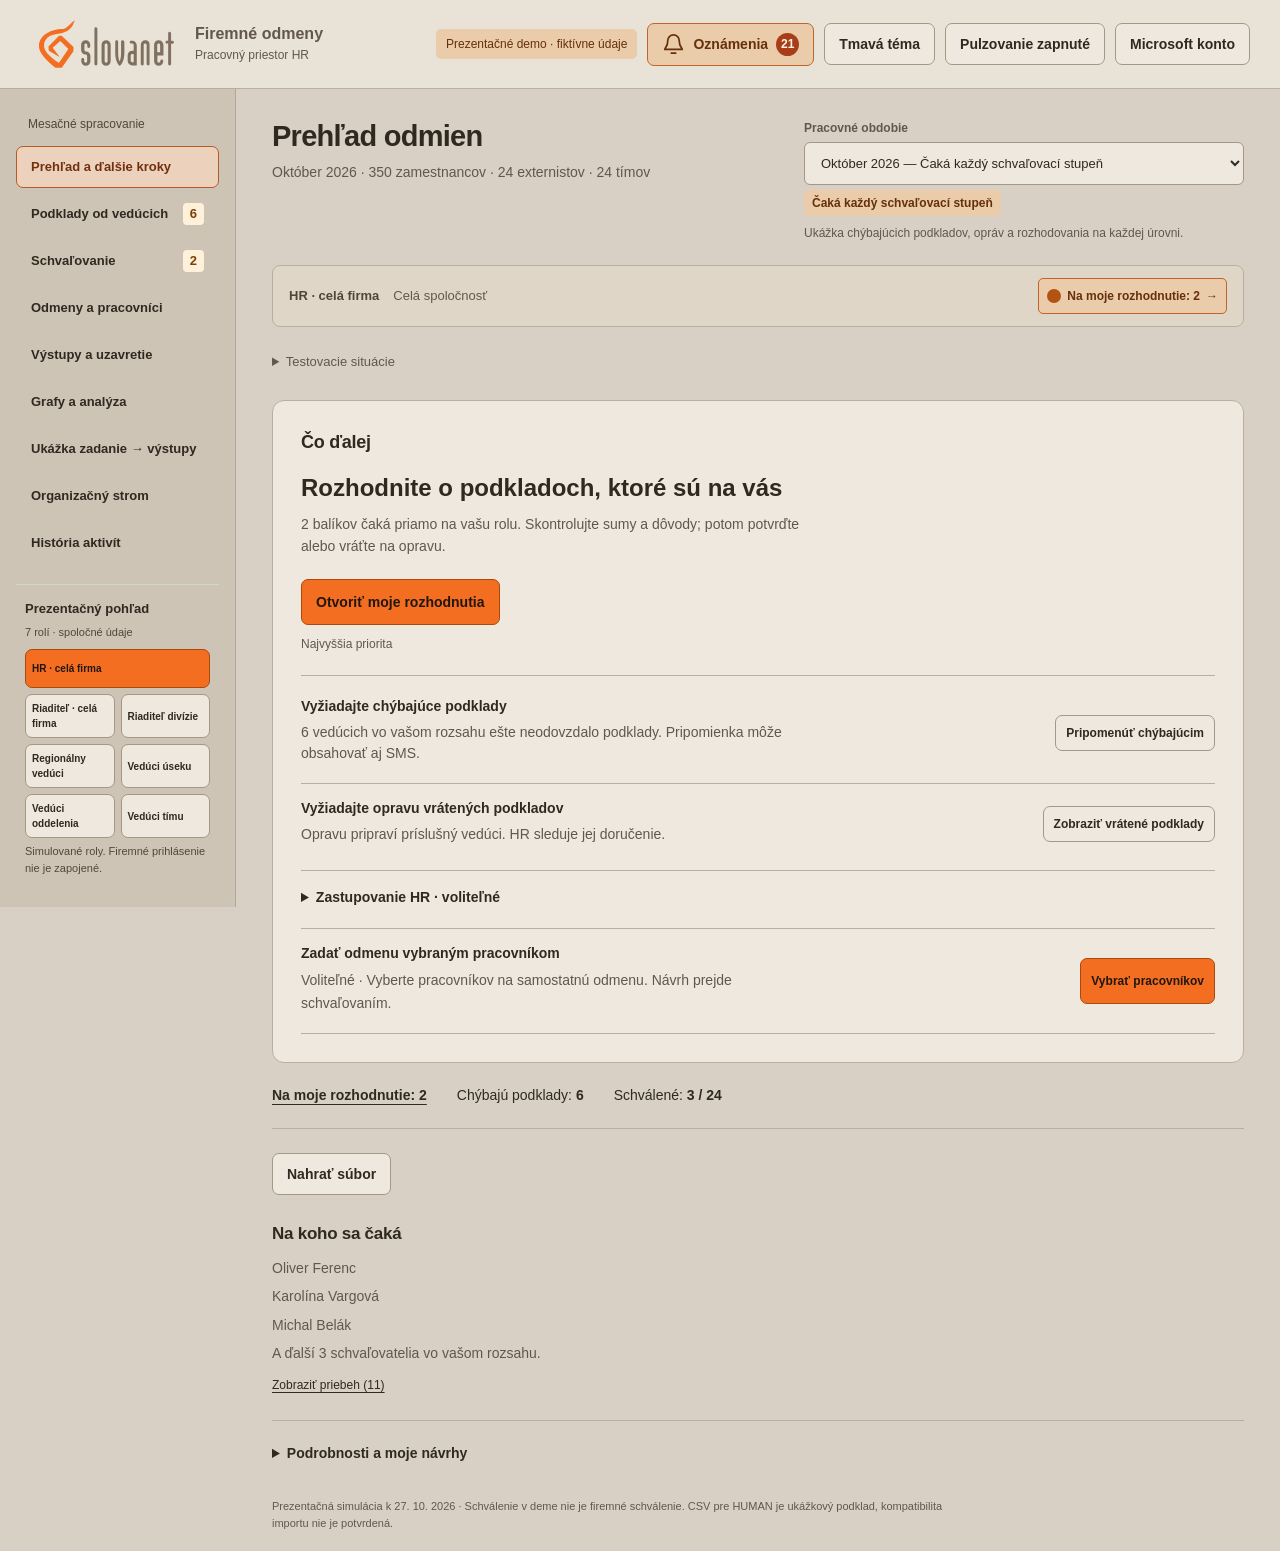
==== commit d0af1484: "Highlight manual entry and direct-report reward actions" ====
--- a/work/hr-dashboard-navrh.html
+++ b/work/hr-dashboard-navrh.html
@@ -1,5 +1,5 @@
 <!doctype html>
-<html lang="sk"><head><meta charset="utf-8"><meta name="viewport" content="width=device-width,initial-scale=1"><title>Odmeny · Riadenie mesačných podkladov</title><link rel="icon" href="data:,"><link rel="stylesheet" href="dashboard.css"><link rel="stylesheet" href="dashboard-team.css"><link rel="stylesheet" href="dashboard-map.css"><link rel="stylesheet" href="dashboard-enterprise.css"><link rel="stylesheet" href="dashboard-review.css"><link rel="stylesheet" href="dashboard-theme.css"><link rel="stylesheet" href="dashboard-atlas.css?v=slovanet-revizia-ready-2710"><link rel="stylesheet" href="dashboard-slovanet.css?v=transparent-logo-2710"><script src="dashboard-team.js?v=hr-one-manual-dialog-2710" defer></script><script src="dashboard-map.js?v=compact-layout-2710" defer></script><script src="enterprise-completed.js" defer></script><script src="dashboard-names.js" defer></script><script src="dashboard-enterprise.js?v=slovanet-revizia-ready-2710" defer></script><script src="dashboard-review.js?v=compact-layout-2710" defer></script><script src="dashboard-analytics.js?v=slovanet-revizia-ready-2710" defer></script><script src="dashboard-atlas.js?v=slovanet-revizia-ready-2710" defer></script><script src="dashboard-staff.js" defer></script><script src="dashboard-personal.js?v=hr-one-manual-dialog-2710" defer></script><script src="dashboard-reward-parameters.js?v=hr-one-manual-dialog-2710" defer></script><script src="dashboard-small-teams.js?v=slovanet-revizia-ready-2710" defer></script><script src="dashboard-people.js?v=draft-visible-2710" defer></script><script src="dashboard-withdraw.js?v=slovanet-revizia-ready-2710" defer></script><script src="dashboard.js?v=hr-one-manual-dialog-2710" defer></script><link rel="stylesheet" href="dashboard-focus.css?v=hr-one-manual-dialog-2710"><link rel="stylesheet" href="dashboard-compact.css?v=compact-layout-2710"></head>
+<html lang="sk"><head><meta charset="utf-8"><meta name="viewport" content="width=device-width,initial-scale=1"><title>Odmeny · Riadenie mesačných podkladov</title><link rel="icon" href="data:,"><link rel="stylesheet" href="dashboard.css"><link rel="stylesheet" href="dashboard-team.css"><link rel="stylesheet" href="dashboard-map.css"><link rel="stylesheet" href="dashboard-enterprise.css"><link rel="stylesheet" href="dashboard-review.css"><link rel="stylesheet" href="dashboard-theme.css"><link rel="stylesheet" href="dashboard-atlas.css?v=slovanet-revizia-ready-2710"><link rel="stylesheet" href="dashboard-slovanet.css?v=transparent-logo-2710"><script src="dashboard-team.js?v=tree-counts-2710" defer></script><script src="dashboard-map.js?v=compact-layout-2710" defer></script><script src="enterprise-completed.js" defer></script><script src="dashboard-names.js" defer></script><script src="dashboard-enterprise.js?v=slovanet-revizia-ready-2710" defer></script><script src="dashboard-review.js?v=highlight-entry-2710" defer></script><script src="dashboard-analytics.js?v=slovanet-revizia-ready-2710" defer></script><script src="dashboard-atlas.js?v=slovanet-revizia-ready-2710" defer></script><script src="dashboard-staff.js" defer></script><script src="dashboard-personal.js?v=direct-entry-2710" defer></script><script src="dashboard-reward-parameters.js?v=direct-entry-2710" defer></script><script src="dashboard-small-teams.js?v=slovanet-revizia-ready-2710" defer></script><script src="dashboard-people.js?v=draft-visible-2710" defer></script><script src="dashboard-withdraw.js?v=slovanet-revizia-ready-2710" defer></script><script src="dashboard.js?v=highlight-entry-2710" defer></script><link rel="stylesheet" href="dashboard-focus.css?v=hr-one-manual-dialog-2710"><link rel="stylesheet" href="dashboard-compact.css?v=personal-compact-2710"></head>
 <body><a class="skip" href="#main">Preskočiť na obsah</a><header class="top"><a class="brand" href="hr-dashboard-navrh.html"><span class="brand-logo"><img src="assets/slovanet-logo.svg" alt="Slovanet" width="135" height="48"></span><span class="brand-product">Firemné odmeny<small>Pracovný priestor HR</small></span></a><div class="toptools"><span class="demo-label">Prezentačné demo · fiktívne údaje</span><span id="notification-host"></span><button id="theme-toggle" aria-pressed="false">Tmavá téma</button><button id="motion" aria-pressed="true">Pulzovanie zapnuté</button><button data-action="microsoft-info">Microsoft konto</button></div></header>
 <div class="shell"><aside id="sidebar" class="sidebar"><div><p class="nav-title">Mesačné spracovanie</p><nav aria-label="Hlavná navigácia"><button data-view="overview" class="selected">Prehľad a ďalšie kroky</button><button data-view="submissions">Podklady od vedúcich <span id="nav-missing"></span></button><button data-view="approvals">Schvaľovanie <span id="nav-pending"></span></button><button data-view="rewards">Odmeny a pracovníci</button><button data-view="exports">Výstupy a uzavretie</button><button data-view="charts">Grafy a analýza</button><button data-view="simulation">Ukážka zadanie → výstupy</button><button data-view="hierarchy">Organizačný strom</button><button data-view="history">História aktivít</button></nav></div><div class="sidebar-bottom"><div id="role-switch"></div><div class="side-note"><strong>Jeden mesiac. Dva výstupy.</strong><p>Úplné podklady → schválenie → uzavretie → HUMAN a externisti.</p><small>Údaje zostávajú v tomto prehliadači. E-maily sa neposielajú.</small><button id="reset">Obnoviť prezentačné údaje</button></div></div></aside>
 <main id="main"><section class="pagehead"><div><h1 id="page-title">Prehľad odmien</h1><p id="page-subtitle"></p></div><div class="period-picker"><label for="period">Pracovné obdobie</label><select id="period" aria-describedby="period-description"></select><span id="period-state"></span><p id="period-description" class="period-description" aria-live="polite"></p></div></section><div id="active-role" class="active-role"></div><section class="presentation"><details class="scenario-options"><summary>Testovacie situácie</summary><label for="scenario">Prezentovať situáciu</label><select id="scenario"><option value="2026-10">Október · chýbajú podklady, čaká každý stupeň</option><option value="2026-09">September · všetko schválené, pripraviť výstupy</option><option value="2026-08">August · uzavretý mesiac a archív</option><option value="2026-11">November · nový mesiac, zber podkladov</option><option value="2026-12">December · živá ukážka od zadania po výstupy</option></select></details><div class="entry-shortcuts"><button id="individual-main" data-action="personal-choose">Samostatná odmena</button><button id="manual-main" class="primary">Zadať sumy ručne</button><button id="upload-main">Nahrať podklady</button></div></section><div id="content"></div><footer>Prezentačná simulácia k 27. 10. 2026 · Schválenie v deme nie je firemné schválenie. CSV pre HUMAN je ukážkový podklad, kompatibilita importu nie je potvrdená.</footer></main></div><dialog id="dialog"><div class="dialog-head"><h2 id="dialog-title"></h2><button id="dialog-close" aria-label="Zavrieť dialóg">Zavrieť</button></div><div id="dialog-content"></div></dialog><div id="toast" role="status" aria-live="polite"></div></body></html>
--- a/work/dashboard-compact.css
+++ b/work/dashboard-compact.css
@@ -7,23 +7,29 @@
 aside#sidebar::-webkit-scrollbar-thumb{background:#9b8a76;border-radius:5px}
 
 /* Keep one employee on one desktop row without changing validation. */
-#dialog:has(#manual-form){width:min(1200px,96vw)}
-#manual-form .manual-grid{margin-top:10px}
-#manual-form .manual-grid-head,#manual-form .manual-row{grid-template-columns:minmax(160px,.9fr) 112px minmax(0,2.7fr);gap:12px}
-#manual-form .manual-row{padding:8px 0;min-height:54px}
-#manual-form .manual-row>div:first-child{min-width:0;overflow-wrap:anywhere}
-#manual-form .manual-row input[data-manual-amount]{min-height:36px;padding:6px 9px;font-size:14px}
-#manual-form .manual-reason-cell{display:grid;grid-template-columns:minmax(160px,1fr) auto;gap:10px;align-items:center;min-width:0}
-#manual-form .manual-row textarea{height:36px;min-height:36px;padding:7px 9px;line-height:1.4;resize:vertical}
-#manual-form .reward-parameters{display:flex;gap:10px;flex-wrap:nowrap;border:0;padding:0;margin:0;min-width:0}
-#manual-form .reward-parameters legend{position:absolute;width:1px;height:1px;padding:0;overflow:hidden;clip-path:inset(50%);white-space:nowrap}
-#manual-form .reward-parameters label{width:auto;min-height:32px;font-size:12px;gap:5px;white-space:nowrap}
-#manual-form .manual-summary{position:static;justify-content:flex-end;gap:14px;padding:5px 0;margin:0;border:0;background:transparent}
-#manual-form .manual-summary strong{font-size:18px}
-#manual-form .entry-submit{position:static;background:transparent;padding:14px 0 0}
+#dialog:has(:is(#manual-form,#personal-form)){width:min(1200px,96vw)}
+:is(#manual-form,#personal-form) .manual-grid{margin-top:10px}
+:is(#manual-form,#personal-form) .manual-grid-head,:is(#manual-form,#personal-form) .manual-row{grid-template-columns:minmax(160px,.9fr) 112px minmax(0,2.7fr);gap:12px}
+:is(#manual-form,#personal-form) .manual-row{padding:8px 0;min-height:54px}
+:is(#manual-form,#personal-form) .manual-row>div:first-child{min-width:0;overflow-wrap:anywhere}
+:is(#manual-form,#personal-form) .manual-row input[data-manual-amount]{min-height:36px;padding:6px 9px;font-size:14px}
+:is(#manual-form,#personal-form) .manual-reason-cell{display:grid;grid-template-columns:minmax(160px,1fr) auto;gap:10px;align-items:center;min-width:0}
+:is(#manual-form,#personal-form) .manual-row textarea{height:36px;min-height:36px;padding:7px 9px;line-height:1.4;resize:vertical}
+:is(#manual-form,#personal-form) .reward-parameters{display:flex;gap:10px;flex-wrap:nowrap;border:0;padding:0;margin:0;min-width:0}
+:is(#manual-form,#personal-form) .reward-parameters legend{position:absolute;width:1px;height:1px;padding:0;overflow:hidden;clip-path:inset(50%);white-space:nowrap}
+:is(#manual-form,#personal-form) .reward-parameters label{width:auto;min-height:32px;font-size:12px;gap:5px;white-space:nowrap}
+:is(#manual-form,#personal-form) .manual-summary{position:static;justify-content:flex-end;gap:14px;padding:5px 0;margin:0;border:0;background:transparent}
+:is(#manual-form,#personal-form) .manual-summary strong{font-size:18px}
+:is(#manual-form,#personal-form) .entry-submit{position:static;background:transparent;padding:14px 0 0}
 .manual-search{display:flex;align-items:center;gap:12px;flex-wrap:wrap;margin-top:12px}
 #manual-search{width:300px;min-height:36px;padding:7px 10px;font-size:13px}
 
 @media(min-width:1500px){.approval-inbox.multiple-requests{display:grid;grid-template-columns:repeat(2,minmax(0,1fr));gap:20px}.approval-inbox.multiple-requests>.sectionhead,.approval-inbox.multiple-requests>.focus-details,.approval-inbox.multiple-requests>.approval-empty{grid-column:1/-1;margin:0}.approval-inbox.multiple-requests>.approval-request{margin:0}}
-@media(max-width:1100px){#manual-form .manual-grid-head,#manual-form .manual-row{grid-template-columns:minmax(130px,1fr) 100px minmax(0,2fr)}#manual-form .manual-reason-cell{grid-template-columns:minmax(0,1fr)}#manual-form .reward-parameters{flex-wrap:wrap;gap:5px 12px}}
-@media(max-width:760px){#manual-form .manual-row{grid-template-columns:minmax(0,1fr) 96px;padding:10px 0}#manual-form .manual-reason-cell{grid-column:1/-1}#manual-form .reward-parameters label{min-height:40px}.manual-search{display:grid;gap:5px}#manual-search{width:100%}#manual-form .manual-summary{justify-content:space-between}}
+@media(max-width:1100px){:is(#manual-form,#personal-form) .manual-grid-head,:is(#manual-form,#personal-form) .manual-row{grid-template-columns:minmax(130px,1fr) 100px minmax(0,2fr)}:is(#manual-form,#personal-form) .manual-reason-cell{grid-template-columns:minmax(0,1fr)}:is(#manual-form,#personal-form) .reward-parameters{flex-wrap:wrap;gap:5px 12px}}
+@media(max-width:760px){:is(#manual-form,#personal-form) .manual-row{grid-template-columns:minmax(0,1fr) 96px;padding:10px 0}:is(#manual-form,#personal-form) .manual-reason-cell{grid-column:1/-1}:is(#manual-form,#personal-form) .reward-parameters label{min-height:40px}.manual-search{display:grid;gap:5px}#manual-search{width:100%}:is(#manual-form,#personal-form) .manual-summary{justify-content:space-between}}
+
+#personal-form .personal-form-rows{gap:0}
+#personal-form .personal-entry>label:not(.recurring-control){margin:0;display:block}
+#personal-form .personal-entry input[data-personal-amount]{max-width:none;width:100%;min-width:0;min-height:36px;padding:6px 9px;font-size:14px}
+#personal-form .manual-row strong{font-size:13px}
+#personal-form .manual-row small{display:block;font-size:11px;color:var(--muted);margin-top:3px}
